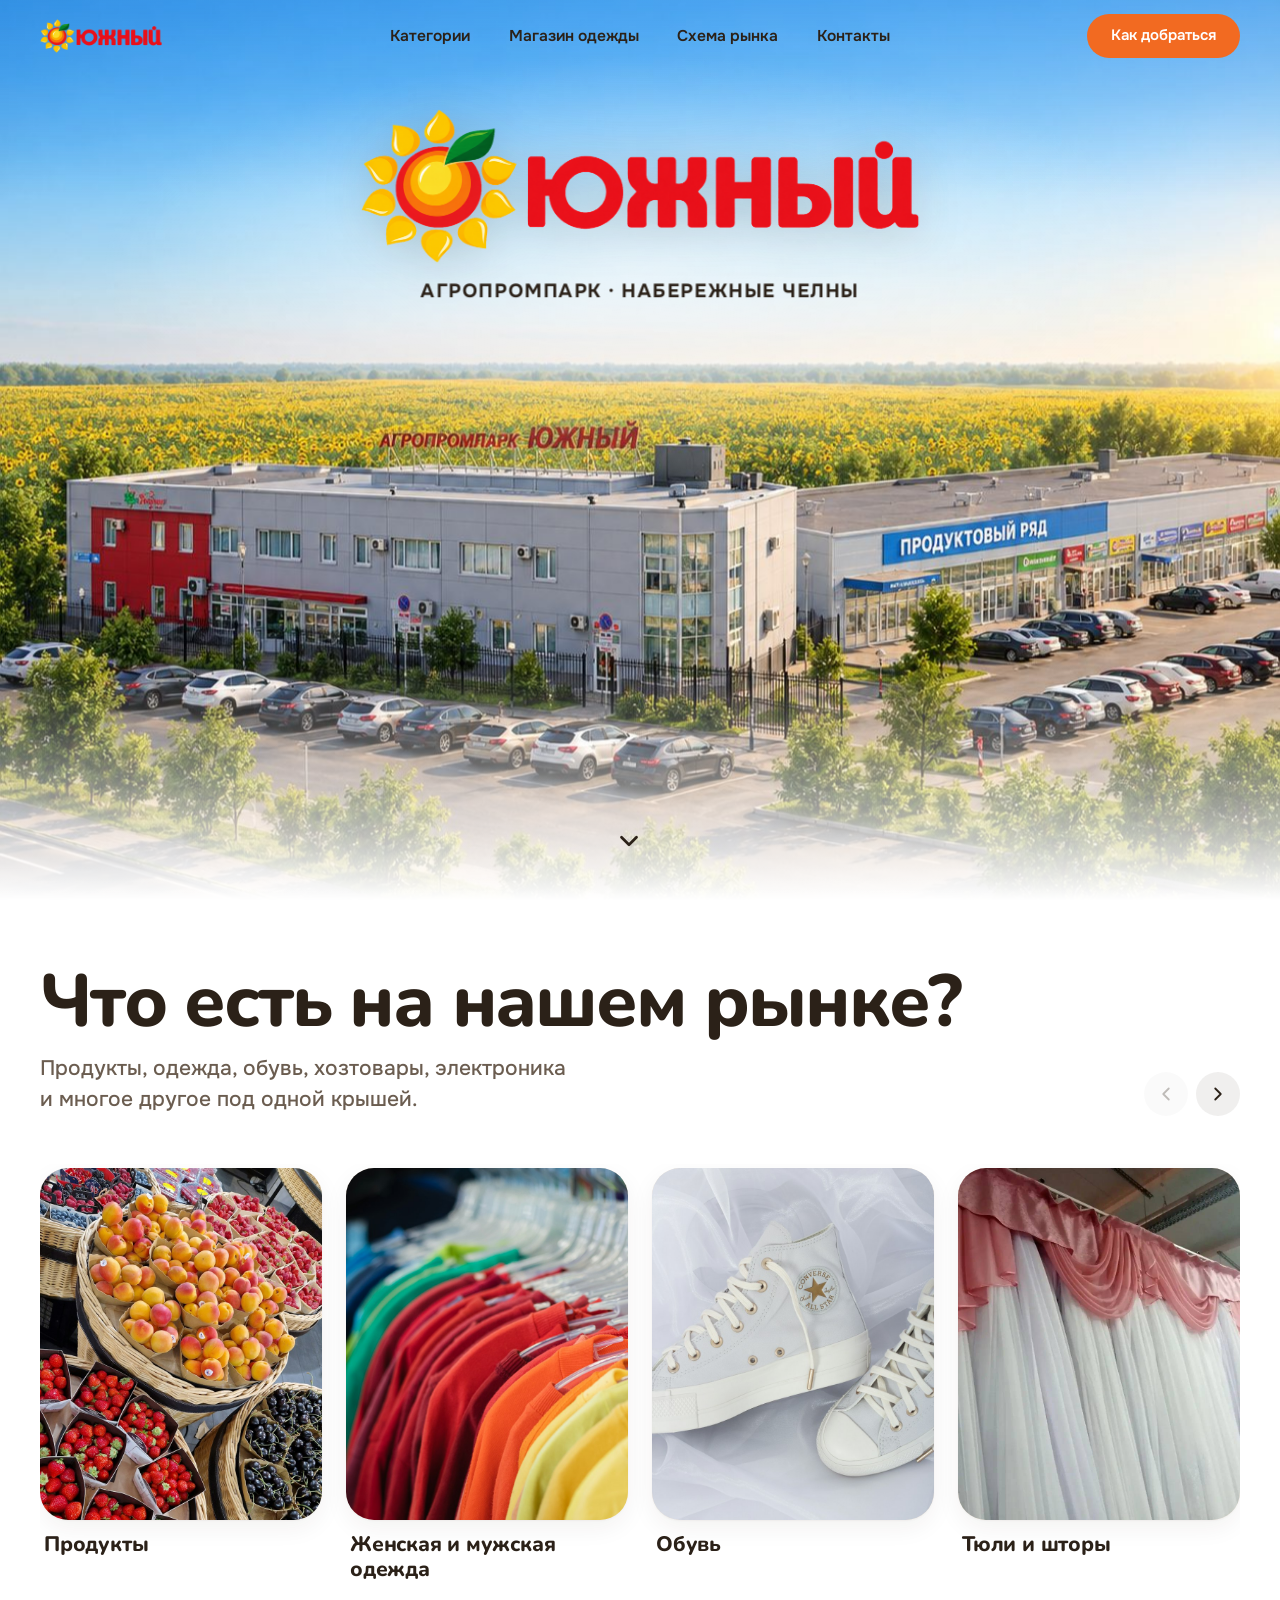
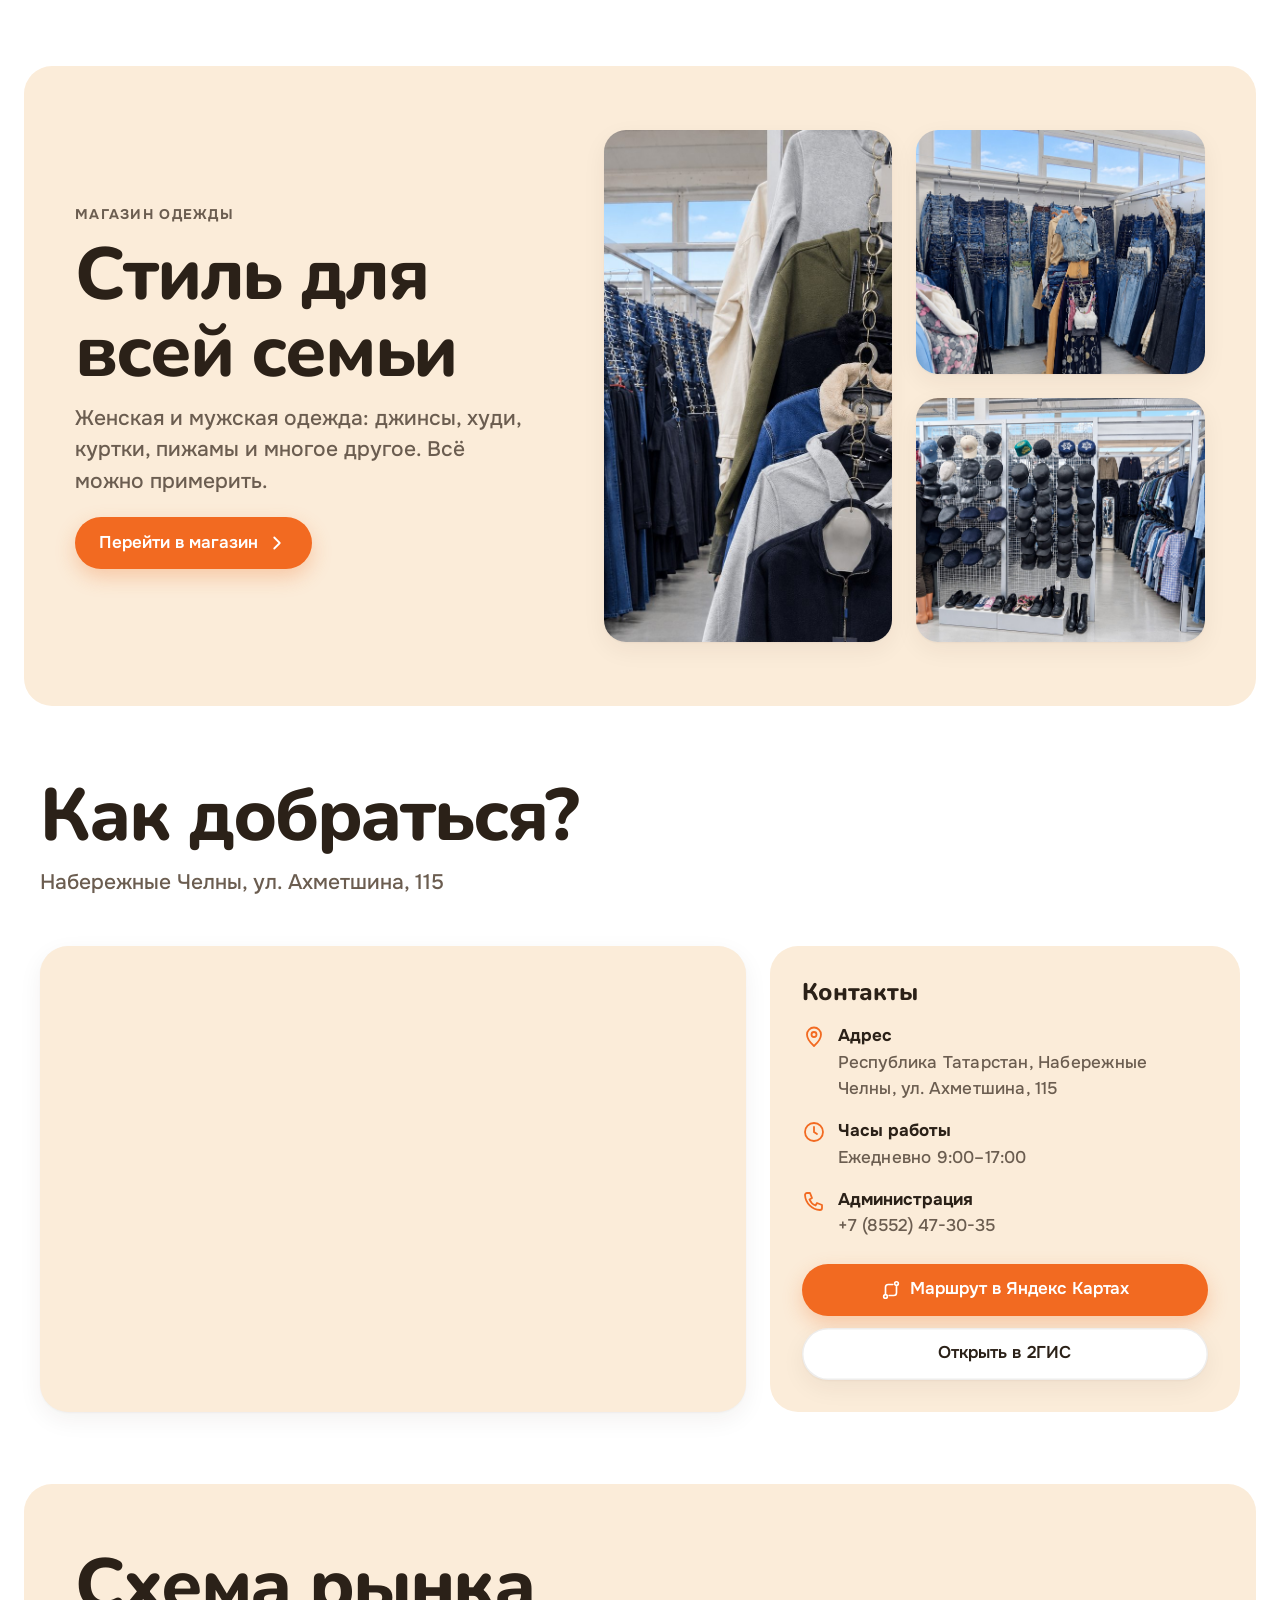
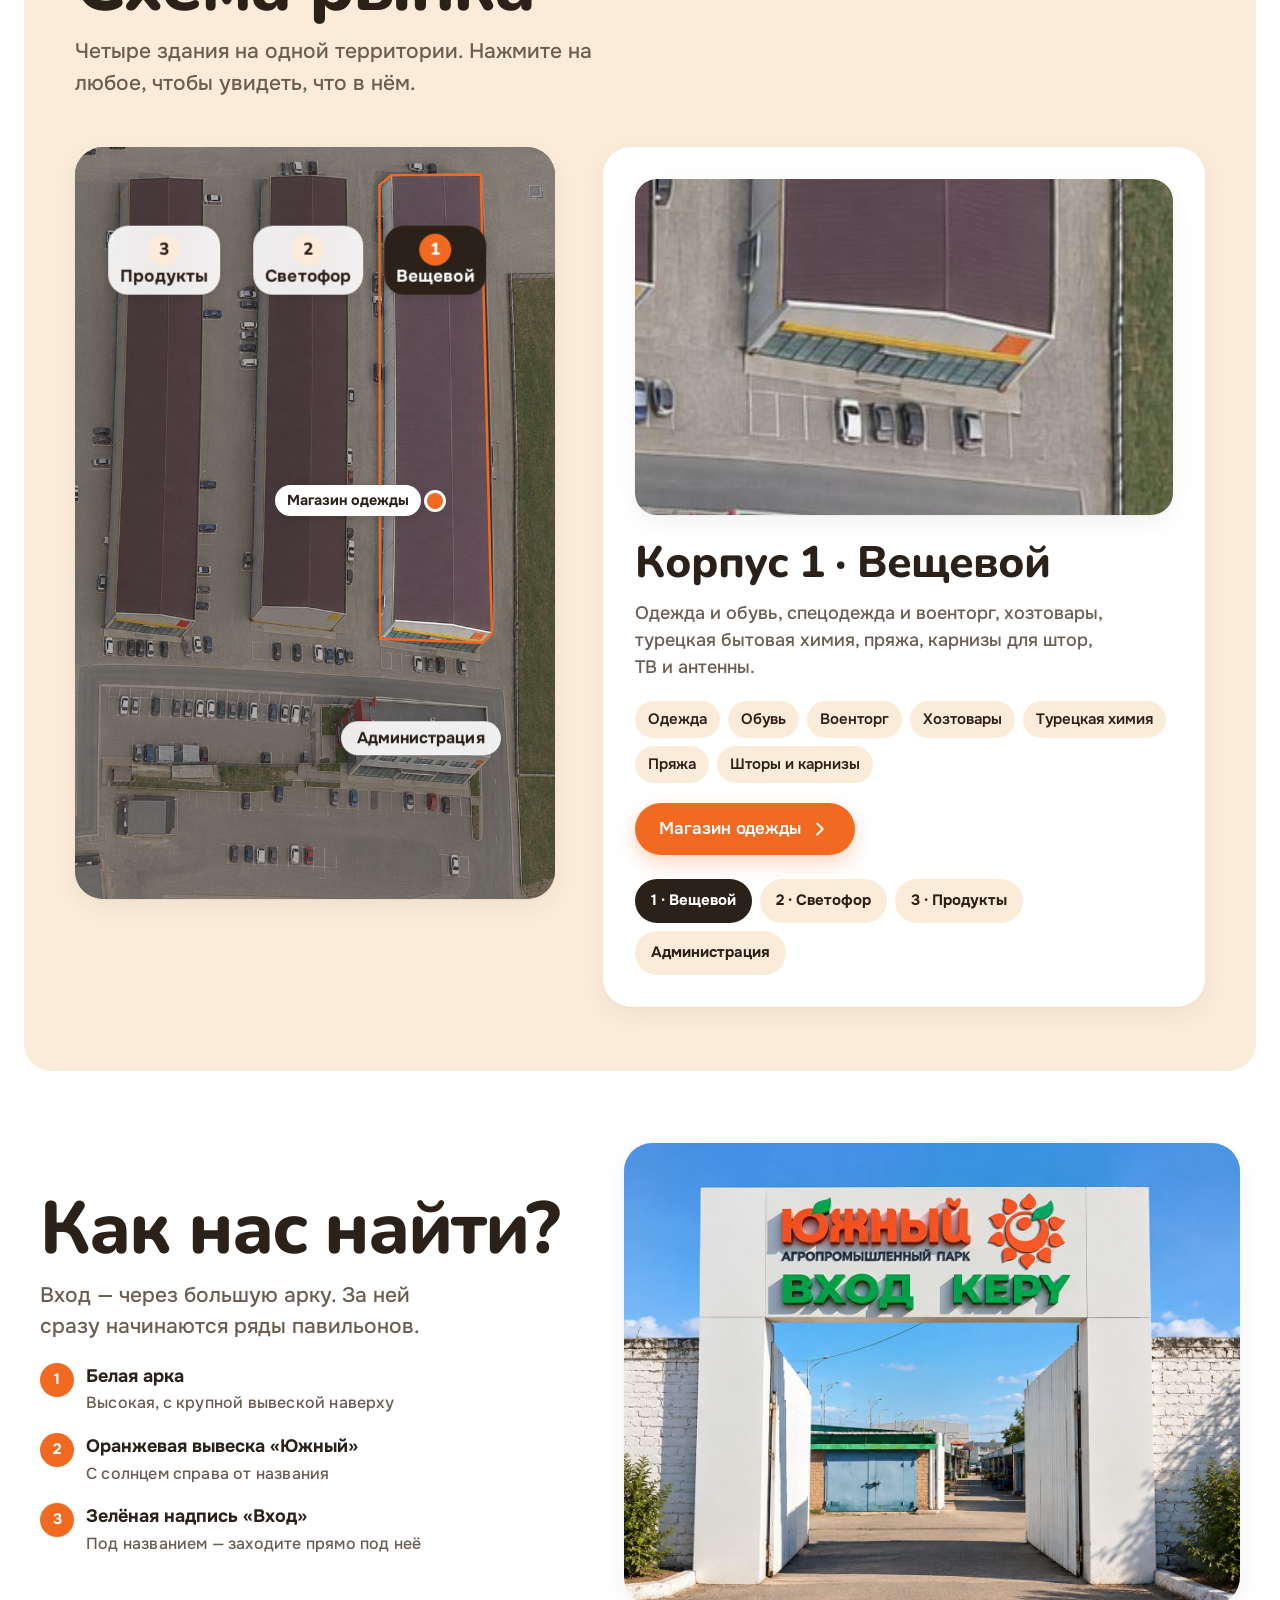
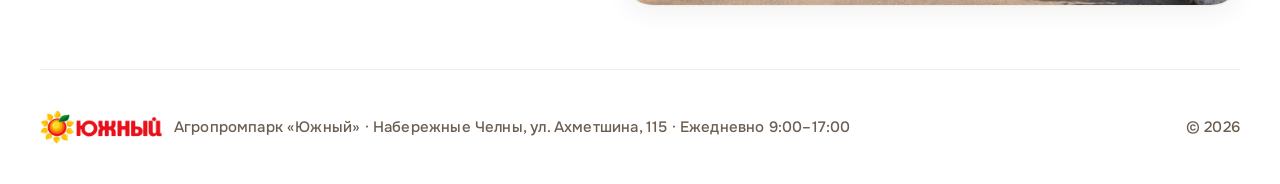
==== index.html @ 8fb65fe2 "Фото-тур: номера шагов на чистом CSS, версии у CSS и JS против старого кэша Co-Authored-By: Claude O" ====
<!doctype html>
<html lang="ru">
<head>
  <meta charset="utf-8">
  <meta name="viewport" content="width=device-width, initial-scale=1, viewport-fit=cover">
  <title>Агропромпарк «Южный» — рынок в Набережных Челнах</title>
  <meta name="description" content="Агропромпарк «Южный» в Набережных Челнах: продукты, одежда, обувь, хозтовары, электроника и многое другое в одном месте. ул. Ахметшина, 115. Ежедневно 9:00–17:00.">
  <meta name="theme-color" content="#2c88df">
  <meta property="og:type" content="website">
  <meta property="og:locale" content="ru_RU">
  <meta property="og:title" content="Агропромпарк «Южный» — рынок в Набережных Челнах">
  <meta property="og:description" content="Всё для дома и семьи в одном месте. ул. Ахметшина, 115, ежедневно 9:00–17:00.">
  <meta property="og:image" content="assets/img/hero.jpg">
  <link rel="icon" href="assets/img/favicon.png" type="image/png">
  <link rel="apple-touch-icon" href="assets/img/favicon.png">
  <link rel="preconnect" href="https://fonts.googleapis.com">
  <link rel="preconnect" href="https://fonts.gstatic.com" crossorigin>
  <link rel="stylesheet" href="https://fonts.googleapis.com/css2?family=Nunito:wght@700;800&family=Onest:wght@400;500;600;700&display=swap">
  <link rel="preload" as="image" href="assets/img/hero.jpg">
  <link rel="stylesheet" href="assets/css/style.css?v=7">
  <script type="application/ld+json">
  {
    "@context": "https://schema.org",
    "@type": "ShoppingCenter",
    "name": "Агропромпарк «Южный»",
    "image": "assets/img/hero.jpg",
    "telephone": "+7 (8552) 47-30-35",
    "address": {
      "@type": "PostalAddress",
      "streetAddress": "ул. Ахметшина, 115",
      "addressLocality": "Набережные Челны",
      "addressRegion": "Республика Татарстан",
      "postalCode": "423812",
      "addressCountry": "RU"
    },
    "openingHours": "Mo-Su 09:00-17:00"
  }
  </script>
</head>
<body>

<svg xmlns="http://www.w3.org/2000/svg" style="display:none">
  <symbol id="i-menu" viewBox="0 0 24 24"><path d="M4 7h16M4 12h16M4 17h16" fill="none" stroke="currentColor" stroke-width="2" stroke-linecap="round"/></symbol>
  <symbol id="i-close" viewBox="0 0 24 24"><path d="M6 6l12 12M18 6L6 18" fill="none" stroke="currentColor" stroke-width="2" stroke-linecap="round"/></symbol>
  <symbol id="i-phone" viewBox="0 0 24 24"><path d="M5 4h3l2 5-2.5 1.5a11 11 0 0 0 6 6L15 14l5 2v3a2 2 0 0 1-2 2A16 16 0 0 1 3 6a2 2 0 0 1 2-2" fill="none" stroke="currentColor" stroke-width="1.8" stroke-linejoin="round"/></symbol>
  <symbol id="i-chev-r" viewBox="0 0 24 24"><path d="M9 6l6 6-6 6" fill="none" stroke="currentColor" stroke-width="2" stroke-linecap="round" stroke-linejoin="round"/></symbol>
  <symbol id="i-chev-l" viewBox="0 0 24 24"><path d="M15 6l-6 6 6 6" fill="none" stroke="currentColor" stroke-width="2" stroke-linecap="round" stroke-linejoin="round"/></symbol>
  <symbol id="i-chev-d" viewBox="0 0 24 24"><path d="M6 9l6 6 6-6" fill="none" stroke="currentColor" stroke-width="2.2" stroke-linecap="round" stroke-linejoin="round"/></symbol>
  <symbol id="i-clock" viewBox="0 0 24 24"><g fill="none" stroke="currentColor" stroke-width="1.8" stroke-linecap="round"><circle cx="12" cy="12" r="9"/><path d="M12 7v5l3 2"/></g></symbol>
  <symbol id="i-car" viewBox="0 0 24 24"><path d="M3 17v-4l2-5a2 2 0 0 1 1.9-1.4h10.2A2 2 0 0 1 19 8l2 5v4a1 1 0 0 1-1 1h-1a1 1 0 0 1-1-1v-1H6v1a1 1 0 0 1-1 1H4a1 1 0 0 1-1-1zM3 13h18M7 15.5h.01M17 15.5h.01" fill="none" stroke="currentColor" stroke-width="1.8" stroke-linecap="round" stroke-linejoin="round"/></symbol>
  <symbol id="i-pin" viewBox="0 0 24 24"><g fill="none" stroke="currentColor" stroke-width="1.8"><path d="M12 21s-7-6.2-7-11.5A7 7 0 0 1 19 9.5C19 14.8 12 21 12 21z" stroke-linejoin="round"/><circle cx="12" cy="9.5" r="2.5"/></g></symbol>
  <symbol id="i-route" viewBox="0 0 24 24"><path d="M6 21a2 2 0 1 0 0-4 2 2 0 0 0 0 4zM18 7a2 2 0 1 0 0-4 2 2 0 0 0 0 4zM6 17V9a3 3 0 0 1 3-3h5M18 7v8a3 3 0 0 1-3 3h-5" fill="none" stroke="currentColor" stroke-width="1.8" stroke-linecap="round"/></symbol>
  <symbol id="i-sparkle" viewBox="0 0 24 24"><path d="M12 3l1.8 5.2L19 10l-5.2 1.8L12 17l-1.8-5.2L5 10l5.2-1.8zM19 16l.8 2.2L22 19l-2.2.8L19 22l-.8-2.2L16 19l2.2-.8z" fill="currentColor"/></symbol>
</svg>

<header class="header" data-hero>
  <div class="container header__inner">
    <button class="icon-btn icon-btn--glass header__burger" type="button" data-menu-open aria-expanded="false" aria-controls="menu" aria-label="Открыть меню">
      <svg><use href="#i-menu"/></svg>
    </button>
    <a class="header__logo" href="index.html" aria-label="Агропромпарк «Южный», на главную">
      <img class="logo" src="assets/img/logo.png" alt="" width="1200" height="335">
    </a>
    <nav class="header__nav" aria-label="Основное меню">
      <a href="#kategorii">Категории</a>
      <a href="magazin.html">Магазин одежды</a>
      <a href="#shema">Схема рынка</a>
      <a href="#kontakty">Контакты</a>
    </nav>
    <div class="header__right">
      <a class="header__cta" href="#kak-dobratsya">Как добраться</a>
      <a class="icon-btn icon-btn--glass header__phone" href="tel:+78552473035" aria-label="Позвонить: +7 (8552) 47-30-35">
        <svg><use href="#i-phone"/></svg><span class="header__phone-text">47-30-35</span>
      </a>
    </div>
  </div>
</header>

<div class="menu" id="menu" role="dialog" aria-modal="true" aria-label="Меню" aria-hidden="true" inert>
  <div class="menu__top">
    <button class="icon-btn menu__close" type="button" data-menu-close aria-label="Закрыть меню"><svg><use href="#i-close"/></svg></button>
  </div>
  <div class="menu__body">
    <div class="menu__logo"><img class="logo" src="assets/img/logo.png" alt="" width="1200" height="335"></div>
    <ul class="menu__list">
      <li><a href="#kategorii">Категории <svg><use href="#i-chev-r"/></svg></a></li>
      <li><a href="magazin.html">Магазин одежды <svg><use href="#i-chev-r"/></svg></a></li>
      <li><a href="#kak-dobratsya">Как добраться <svg><use href="#i-chev-r"/></svg></a></li>
      <li><a href="#shema">Схема рынка <svg><use href="#i-chev-r"/></svg></a></li>
      <li><a href="#kontakty">Контакты <svg><use href="#i-chev-r"/></svg></a></li>
    </ul>
  </div>
  <div class="menu__foot">
    <span>Ежедневно 9:00–17:00 · ул. Ахметшина, 115</span>
    <a class="btn btn--primary" href="tel:+78552473035"><svg><use href="#i-phone"/></svg>+7 (8552) 47-30-35</a>
  </div>
</div>

<main>
  <section class="hero" aria-label="Агропромпарк «Южный»">
    <img class="hero__img" src="assets/img/hero.jpg" alt="Здание агропромпарка «Южный» и продуктовый ряд на фоне поля подсолнухов" width="1254" height="1254" fetchpriority="high">
    <div class="hero__brand">
      <h1 class="visually-hidden">Агропромпарк «Южный» — рынок в Набережных Челнах</h1>
      <img class="logo" src="assets/img/logo.png" alt="" width="1200" height="335">
      <p class="hero__tag">Агропромпарк · Набережные Челны</p>
    </div>
    <a class="hero__scroll" href="#kategorii" aria-label="Листать вниз"><svg><use href="#i-chev-d"/></svg></a>
  </section>

  <section class="section tone-white" id="kategorii">
    <div class="container carousel-head reveal">
      <div>
        <h2 class="display">Что есть на нашем рынке?</h2>
        <p class="lead">Продукты, одежда, обувь, хозтовары, электроника и многое другое под одной крышей.</p>
      </div>
      <div class="carousel-nav" aria-hidden="true">
        <button class="carousel-nav__btn" type="button" data-carousel-prev tabindex="-1" aria-label="Назад"><svg><use href="#i-chev-l"/></svg></button>
        <button class="carousel-nav__btn" type="button" data-carousel-next tabindex="-1" aria-label="Вперёд"><svg><use href="#i-chev-r"/></svg></button>
      </div>
    </div>
    <div class="carousel reveal" data-carousel>
      <ul class="carousel__track" role="list">
        <li class="ccard"><div class="ccard__media"><img src="assets/img/cat/produkty.jpg" alt="Корзины со свежими персиками, клубникой и черникой" loading="lazy" width="800" height="1000"></div><h3 class="ccard__name">Продукты</h3></li>
        <li class="ccard"><div class="ccard__media"><img src="assets/img/cat/odezhda.jpg" alt="Цветные футболки на вешалках" loading="lazy" width="800" height="1000"></div><h3 class="ccard__name">Женская и мужская одежда</h3></li>
        <li class="ccard"><div class="ccard__media"><img src="assets/img/cat/obuv.jpg" alt="Светлые кеды" loading="lazy" width="800" height="1000"></div><h3 class="ccard__name">Обувь</h3></li>
        <li class="ccard"><div class="ccard__media"><img src="assets/img/cat/tyuli.jpg" alt="Белый тюль с розовыми ламбрекенами" loading="lazy" width="800" height="1000"></div><h3 class="ccard__name">Тюли и шторы</h3></li>
        <li class="ccard"><div class="ccard__media"><img src="assets/img/cat/hoztovary.jpg" alt="Посуда: тарелки, миски и стакан" loading="lazy" width="800" height="1000"></div><h3 class="ccard__name">Хозтовары и бытовая химия</h3></li>
        <li class="ccard"><div class="ccard__media"><img src="assets/img/cat/elektro.jpg" alt="Светодиодная лампа на жёлтом фоне" loading="lazy" width="800" height="1000"></div><h3 class="ccard__name">Электроника</h3></li>
        <li class="ccard"><div class="ccard__media"><img src="assets/img/cat/instrumenty.jpg" alt="Отвёртки и стамески на стене" loading="lazy" width="800" height="1000"></div><h3 class="ccard__name">Инструменты</h3></li>
        <li class="ccard"><div class="ccard__media"><img src="assets/img/cat/voentorg.jpg" alt="Зелёная камуфляжная ткань" loading="lazy" width="800" height="1000"></div><h3 class="ccard__name">Военторг</h3></li>
        <li class="ccard"><div class="ccard__media"><img src="assets/img/cat/turetskoe.jpg" alt="Разноцветные флаконы бытовой химии" loading="lazy" width="800" height="1000"></div><h3 class="ccard__name">Турецкая бытовая химия</h3></li>
        <li class="ccard"><div class="ccard__media"><img src="assets/img/cat/kombikorm.jpg" alt="Куры у кормушки с гранулами комбикорма" loading="lazy" width="800" height="1000"></div><h3 class="ccard__name">Комбикорм</h3></li>
      </ul>
    </div>
  </section>

  <section class="section tone-warm">
    <div class="container">
      <a class="store-tile reveal" href="magazin.html">
        <div class="store-tile__text">
          <p class="kicker">Магазин одежды</p>
          <h2 class="display">Стиль для всей семьи</h2>
          <p class="lead">Женская и мужская одежда: джинсы, худи, куртки, пижамы и многое другое. Всё можно примерить.</p>
          <span class="btn btn--primary store-tile__cta store-tile__cta--text">Перейти в магазин <svg><use href="#i-chev-r"/></svg></span>
        </div>
        <div class="store-tile__collage" aria-hidden="true">
          <img class="c1" src="assets/img/store/hoodies-new.jpg" alt="" loading="lazy" width="1400" height="1051">
          <img class="c2" aria-hidden="true" src="assets/img/store/jeans-new.jpg" alt="" loading="lazy" width="1400" height="1051">
          <img class="c3" aria-hidden="true" src="assets/img/store/caps.jpg" alt="" loading="lazy" width="1400" height="1051">
        </div>
        <span class="btn btn--primary store-tile__cta store-tile__cta--photo" aria-hidden="true">Перейти в магазин <svg><use href="#i-chev-r"/></svg></span>
      </a>
    </div>
  </section>

  <section class="section tone-white" id="kak-dobratsya">
    <div class="container">
      <div class="section__head reveal">
        <h2 class="display">Как добраться?</h2>
        <p class="lead">Набережные Челны, ул. Ахметшина, 115</p>
      </div>
      <div class="route reveal">
        <div class="map">
          <iframe src="https://yandex.ru/map-widget/v1/org/agroprompark_yuzhny/1775293851/" title="Агропромпарк «Южный» на Яндекс Картах" loading="lazy" allowfullscreen></iframe>
        </div>
        <div class="panel" id="kontakty">
          <h3 class="subtitle">Контакты</h3>
          <div class="panel__row"><svg><use href="#i-pin"/></svg><div><b>Адрес</b><span>Республика Татарстан, Набережные Челны, ул. Ахметшина, 115</span></div></div>
          <div class="panel__row"><svg><use href="#i-clock"/></svg><div><b>Часы работы</b><span>Ежедневно 9:00–17:00</span></div></div>
          <div class="panel__row"><svg><use href="#i-phone"/></svg><div><b>Администрация</b><a href="tel:+78552473035">+7 (8552) 47-30-35</a></div></div>
          <div class="panel__actions">
            <a class="btn btn--primary" href="https://yandex.ru/maps/org/agroprompark_yuzhny/1775293851/" target="_blank" rel="noopener"><svg><use href="#i-route"/></svg>Маршрут в Яндекс Картах</a>
            <a class="btn btn--ghost" href="https://2gis.ru/nabchelny/firm/4081915443560633" target="_blank" rel="noopener">Открыть в 2ГИС</a>
          </div>
        </div>
      </div>
    </div>
  </section>

  <section class="section tone-warm" id="shema">
    <div class="container">
      <div class="section__head reveal">
        <h2 class="display">Схема рынка</h2>
        <p class="lead">Четыре здания на одной территории. Нажмите на любое, чтобы увидеть, что в нём.</p>
      </div>

      <div class="plan reveal" data-plan>
        <div class="plan__map">
          <div class="plan__canvas">
            <img class="plan__img" src="assets/img/plan.jpg" alt="Вид сверху на территорию рынка: три длинных корпуса и здание администрации" width="730" height="1144" loading="lazy">
            <svg class="plan__svg" viewBox="0 0 730 1144" aria-hidden="true" focusable="false">
              <defs>
                <mask id="plan-mask" maskUnits="userSpaceOnUse" x="0" y="0" width="730" height="1144">
                  <rect width="730" height="1144" fill="#fff"/>
                  <polygon class="plan__cut" points="0,0 0,0 0,0" fill="#000"/>
                </mask>
              </defs>
              <rect class="plan__dim" width="730" height="1144" mask="url(#plan-mask)"/>
              <polygon data-id="c3" points="66,58 84,46 195,49 182,722 162,746 42,738"/>
              <polygon data-id="c2" points="281,52 298,44 413,47 412,711 396,735 266,720"/>
              <polygon data-id="c1" points="463,58 481,43 617,42 634,739 619,754 464,748"/>
              <polygon data-id="adm" points="434,839 458,836 627,850 631,927 603,968 416,958 399,911 424,858"/>
            </svg>
            <span class="plan__pin" aria-hidden="true"><i></i><b>Магазин одежды</b></span>
            <button class="plan__chip" type="button" data-id="c3" style="left:18.6%;top:15%" aria-label="Корпус 3, продукты"><em>3</em><span>Продукты</span></button>
            <button class="plan__chip" type="button" data-id="c2" style="left:48.6%;top:15%" aria-label="Корпус 2, Светофор"><em>2</em><span>Светофор</span></button>
            <button class="plan__chip" type="button" data-id="c1" style="left:75%;top:15%" aria-label="Корпус 1, вещевой"><em>1</em><span>Вещевой</span></button>
            <button class="plan__chip plan__chip--wide" type="button" data-id="adm" style="left:72%;top:78.6%" aria-label="Администрация"><span>Администрация</span></button>
          </div>
        </div>

        <aside class="plan-card" data-plan-card aria-live="polite">
          <span class="plan-card__handle" aria-hidden="true"></span>
          <button class="plan-card__close" type="button" aria-label="Закрыть"><svg><use href="#i-close"/></svg></button>

          <div class="plan-card__empty">
            <h3 class="subtitle">Выберите здание</h3>
            <p class="lead">Нажмите на здание на схеме или выберите из списка.</p>
            <ul class="plan-list">
              <li><button type="button" data-id="c1"><em>1</em><span><b>Вещевой</b> · Торговый центр</span></button></li>
              <li><button type="button" data-id="c2"><em>2</em><span><b>Светофор</b></span></button></li>
              <li><button type="button" data-id="c3"><em>3</em><span><b>Продуктовая галерея</b></span></button></li>
              <li><button type="button" data-id="adm"><em>A</em><span><b>Администрация</b></span></button></li>
            </ul>
          </div>

          <div class="plan-card__body" hidden>
            <div class="plan-card__photo" role="img" aria-label=""></div>
            <div class="plan-card__text">
              <h3 class="title"></h3>
              <p class="lead"></p>
              <ul class="plan-tags"></ul>
              <a class="btn btn--primary plan-card__action" href="magazin.html" hidden>Магазин одежды <svg><use href="#i-chev-r"/></svg></a>
            </div>
            <div class="plan-switch" role="group" aria-label="Выбрать здание">
              <button type="button" data-id="c1">1 · Вещевой</button>
              <button type="button" data-id="c2">2 · Светофор</button>
              <button type="button" data-id="c3">3 · Продукты</button>
              <button type="button" data-id="adm">Администрация</button>
            </div>
          </div>
        </aside>
      </div>
    </div>
  </section>

  <section class="section tone-white" id="vhod">
    <div class="container entrance-sec">
      <div class="entrance-sec__media reveal">
        <img src="assets/img/entrance.jpg" alt="Белая арка у входа в агропромпарк «Южный»: оранжевая вывеска с солнцем и зелёная надпись «Вход»" loading="lazy" width="1400" height="1050">
      </div>
      <div class="entrance-sec__text reveal">
        <h2 class="display">Как нас найти?</h2>
        <p class="lead">Вход — через большую арку. За ней сразу начинаются ряды павильонов.</p>
        <ol class="steps">
          <li><div><b>Белая арка</b><span>Высокая, с крупной вывеской наверху</span></div></li>
          <li><div><b>Оранжевая вывеска «Южный»</b><span>С солнцем справа от названия</span></div></li>
          <li><div><b>Зелёная надпись «Вход»</b><span>Под названием — заходите прямо под неё</span></div></li>
        </ol>
      </div>
    </div>
  </section>
</main>

<footer class="footer tone-bg">
  <div class="container footer__inner">
    <img class="logo" src="assets/img/logo.png" alt="" width="1200" height="335">
    <p>Агропромпарк «Южный» · Набережные Челны, ул. Ахметшина, 115 · Ежедневно 9:00–17:00</p>
    <p>© 2026</p>
  </div>
</footer>

<script src="assets/js/app.js?v=7" defer></script>
</body>
</html>
---- assets/css/style.css ----
/* ==========================================================================
   Агропромпарк «Южный» — стили
   Палитра взята из логотипа: небо, подсолнух, апельсин, фирменный красный.
   ========================================================================== */

:root {
  color-scheme: light;

  --bg: #fbecd9;
  --bg-rgb: 251, 236, 217;
  --warm: #fbecd9;
  --surface: #ffffff;
  --surface-sun: #fbecd9;
  --ink: #2b2118;
  --text: #2b2118;
  --text-2: #6b5d50;
  --line: rgba(43, 33, 24, 0.08);

  --sun: #ffc629;
  --orange: #f26a21;
  --orange-press: #e05a12;
  --orange-text: #c2500f; /* оранжевый для мелкого текста: контраст на молочном ≥ 4.5:1 */
  --red: #e3141e;
  --green: #2e9e3a;

  --radius-l: 28px;
  --radius-m: 22px;
  --radius-s: 14px;
  --shadow-soft: 0 1px 2px rgba(43, 33, 24, 0.04), 0 8px 24px rgba(43, 33, 24, 0.06);
  --shadow-lift: 0 2px 4px rgba(43, 33, 24, 0.05), 0 18px 40px rgba(43, 33, 24, 0.1);

  --gutter: clamp(16px, 4vw, 40px);
  --max: 1240px;
  --header-h: 64px;

  /* Критически задемпфированная «пружина» для CSS-переходов (без перелёта) */
  --ease-spring: cubic-bezier(0.22, 1, 0.36, 1);
  --ease-out: cubic-bezier(0.25, 0.8, 0.25, 1);

  --font-head: "Nunito", system-ui, -apple-system, "Segoe UI", Roboto, sans-serif;
  --font-body: "Onest", system-ui, -apple-system, "Segoe UI", Roboto, sans-serif;
  font-family: var(--font-body);
  font-size: 100%;
  line-height: 1.55;
}

/* ПРАВИЛА ОТСТУПОВ (сетка 8 px, на телефоне / от 760 / от 1200):
   боковое поле страницы  --gutter     плавно от 16 (телефон) до 40 (широкий экран)
   вертикаль секции       --section-pad 40 / 56 / 64   (у лёгких блоков --section-pad-tight 24 / 32 / 40)
   заголовок -> содержимое --head-gap   24 / 32 / 48
   между карточками       --gap         12 / 16 / 24
   между колонками        --gap-lg      24 / 32 / 48
   внутри панели          --panel-pad   24 / 32 / 32
   под шапкой страницы    --stack       24 / 32 / 32
   Любые новые отступы берутся только из этих переменных и шкалы --s1…--s8. */
/* ---------- Шкала отступов: база 4 px. Все отступы на сайте берутся только отсюда ---------- */
:root {
  --s1: 4px; --s2: 8px; --s3: 12px; --s4: 16px; --s5: 24px; --s6: 32px; --s7: 48px; --s8: 64px;
  --gap: 12px;               /* между карточками одной сетки */
  --gap-lg: 24px;            /* между колонками крупных блоков */
  --section-pad: 40px;       /* вертикальный отступ секции (между секциями получается вдвое больше) */
  --section-pad-tight: 24px;
  --head-gap: 24px;          /* от заголовка секции до её содержимого */
  --panel-pad: 24px;         /* внутри панелей */
  --pad-xl: 32px;            /* внутри крупных плашек: призыв, «скоро» */
  --card-pad: 12px;          /* внутри карточек */
  --stack: 24px;             /* отступ под шапкой страницы / под фото перед следующим блоком */
}
@media (min-width: 760px) {
  :root { --gap: 16px; --gap-lg: 32px; --section-pad: 56px; --section-pad-tight: 32px; --head-gap: 32px; --panel-pad: 32px; --pad-xl: 48px; --card-pad: 16px; --stack: 32px; }
}
@media (min-width: 1200px) {
  :root { --gap: 24px; --gap-lg: 48px; --section-pad: 64px; --section-pad-tight: 40px; --head-gap: 48px; --pad-xl: 64px; }
}

*,
*::before,
*::after { box-sizing: border-box; }

html { -webkit-text-size-adjust: 100%; scroll-behavior: smooth; }
@media (prefers-reduced-motion: reduce) { html { scroll-behavior: auto; } }

body {
  margin: 0;
  background: var(--bg);
  color: var(--text);
  font-weight: 500;
  font-size: 1.0625rem;
  -webkit-font-smoothing: antialiased;
  font-optical-sizing: auto;
  text-rendering: optimizeLegibility;
  -webkit-tap-highlight-color: transparent;
  overflow-x: hidden;
}

img { display: block; max-width: 100%; }
a { color: inherit; text-decoration: none; }
button { font: inherit; color: inherit; border: 0; background: none; cursor: pointer; padding: 0; }
:focus-visible { outline: 3px solid var(--orange); outline-offset: 3px; border-radius: 10px; }

.visually-hidden {
  position: absolute; width: 1px; height: 1px; overflow: hidden;
  clip: rect(0 0 0 0); white-space: nowrap;
}

.container { width: min(100% - var(--gutter) * 2, var(--max)); margin-inline: auto; }
@media (min-width: 1700px) { :root { --max: 1360px; } }

/* ---------- Типографика: трекинг и интерлиньяж зависят от размера ---------- */

.display {
  font-size: clamp(2.35rem, 6.4vw, 4.6rem);
  line-height: 1.04;
  letter-spacing: -0.03em;
  font-family: var(--font-head);
  font-weight: 800;
  color: var(--ink);
  margin: 0;
  text-wrap: balance;
}
.title {
  font-size: clamp(1.75rem, 4vw, 2.75rem);
  line-height: 1.1;
  letter-spacing: -0.022em;
  font-family: var(--font-head);
  font-weight: 800;
  color: var(--ink);
  margin: 0;
  text-wrap: balance;
}
.subtitle {
  font-size: clamp(1.25rem, 2.2vw, 1.5rem);
  line-height: 1.2;
  letter-spacing: -0.012em;
  font-family: var(--font-head);
  font-weight: 800;
  color: var(--ink);
  margin: 0;
}
.lead {
  font-size: clamp(1.125rem, 1.7vw, 1.3125rem);
  line-height: 1.5;
  color: var(--text-2);
  margin: 0;
  max-width: 38ch;
  text-wrap: pretty;
}
.eyebrow {
  font-size: 0.9375rem;
  font-weight: 700;
  color: var(--text-2);
  letter-spacing: 0.005em;
  margin: 0 0 var(--s2);
}

.section { padding-block: var(--section-pad); }
.section--tight { padding-block: var(--section-pad-tight); }
.section__head { display: grid; gap: var(--s3); margin-bottom: var(--head-gap); }

/* ---------- Кнопки: отклик на нажатие мгновенный, на pointer-down ---------- */

.btn {
  display: inline-flex; align-items: center; justify-content: center; gap: var(--s2);
  min-height: 52px; padding: 0 var(--s5);
  border-radius: 999px;
  font-weight: 600; font-size: 1.0625rem; letter-spacing: -0.005em;
  transition: transform 100ms var(--ease-out), background-color 200ms, box-shadow 200ms;
  user-select: none; -webkit-user-select: none;
}
.btn:active { transform: scale(0.97); }
.btn svg { width: 22px; height: 22px; flex: none; }
.btn--primary { background: var(--orange); color: #fff; box-shadow: 0 8px 20px rgba(242, 106, 33, 0.28); }
.btn--primary:hover { background: var(--orange-press); }
.btn--dark { background: var(--ink); color: #fff; box-shadow: 0 8px 20px rgba(43, 33, 24, 0.22); }
.btn--dark:hover { background: #3d2f23; }
.btn--ghost { background: var(--surface); color: var(--ink); box-shadow: inset 0 0 0 1.5px var(--line), var(--shadow-soft); }
.btn--ghost:hover { box-shadow: inset 0 0 0 1.5px rgba(43, 33, 24, 0.18), var(--shadow-soft); }

.link-more {
  display: inline-flex; align-items: center; gap: 4px;
  color: var(--orange-text); font-weight: 700;
}
.link-more svg { width: 18px; height: 18px; transition: transform 250ms var(--ease-spring); }
a:hover .link-more svg, .link-more:hover svg { transform: translateX(3px); }

/* ---------- Логотип ---------- */

.logo { display: block; height: 40px; width: auto; }

/* ---------- Шапка: полупрозрачный материал, контент прокручивается под ней ---------- */

.header {
  position: fixed; inset: 0 0 auto; z-index: 50;
  height: var(--header-h);
}
.header__inner {
  height: 100%;
  display: grid; grid-template-columns: 1fr auto 1fr; align-items: center; gap: var(--s4);
}
.header__logo { justify-self: center; transition: opacity 300ms var(--ease-out), transform 300ms var(--ease-spring); }
.header__logo .logo { height: 34px; }
.header[data-hero] .header__logo { opacity: 0; transform: translateY(-6px); pointer-events: none; }
.header[data-hero].is-solid .header__logo { opacity: 1; transform: none; pointer-events: auto; }
.header__nav { display: none; }
.header__right { justify-self: end; display: flex; align-items: center; gap: var(--s2); }

.icon-btn {
  width: 44px; height: 44px; border-radius: 50%;
  display: grid; place-items: center;
  color: var(--ink);
  transition: transform 100ms var(--ease-out), background-color 200ms;
}
.icon-btn:active { transform: scale(0.92); }
.icon-btn svg { width: 24px; height: 24px; }
.icon-btn--glass {
  background: rgba(255, 255, 255, 0.55);
  backdrop-filter: blur(16px) saturate(170%);
  -webkit-backdrop-filter: blur(16px) saturate(170%);
  box-shadow: inset 0 1px 0 rgba(255, 255, 255, 0.6), 0 4px 14px rgba(43, 33, 24, 0.12);
}
.header.is-solid .icon-btn--glass { background: rgba(43, 33, 24, 0.05); box-shadow: none; }

@media (min-width: 900px) {
  :root { --header-h: 72px; }
  .header__inner { grid-template-columns: 1fr auto 1fr; }
  .header__logo { justify-self: start; order: -1; }
  .header__burger { display: none; }
  /* Просто текст, без плашек: подсветка — только цветом и тонкой линией */
  .header__nav { display: flex; justify-content: center; gap: clamp(20px, 3vw, 40px); }
  .header__nav a {
    position: relative;
    padding: 8px 0;
    font-weight: 600; font-size: 0.975rem; color: var(--ink);
    transition: color 200ms, opacity 200ms;
  }
  .header__nav a::after {
    content: ""; position: absolute; left: 0; right: 0; bottom: 2px; height: 2px; border-radius: 2px;
    background: currentColor;
    transform: scaleX(0); transform-origin: 50% 50%;
    transition: transform 350ms var(--ease-spring);
  }
  .header__nav a:hover::after, .header__nav a[aria-current="page"]::after { transform: scaleX(1); }
  .header__nav a:active { opacity: 0.6; }
  .header__nav a[aria-current="page"] { color: var(--orange-text); }
  .header__phone-text { display: inline; }
}
.header__phone { gap: 8px; font-weight: 700; color: var(--ink); }
.header__phone-text { display: none; }
@media (min-width: 900px) {
  .header__phone { display: none; }
}

/* ---------- Меню: матовое стекло, появляется от кнопки ---------- */

.menu {
  position: fixed; inset: 0; z-index: 60;
  display: grid; grid-template-rows: auto 1fr auto;
  padding: max(16px, env(safe-area-inset-top)) var(--gutter) max(24px, env(safe-area-inset-bottom));
  background: rgba(var(--bg-rgb), 0.78);
  backdrop-filter: blur(0) saturate(100%);
  -webkit-backdrop-filter: blur(0) saturate(100%);
  opacity: 0; visibility: hidden;
  transform: scale(0.97);
  transform-origin: var(--menu-origin, 32px 32px);
  transition: opacity 280ms var(--ease-out), transform 420ms var(--ease-spring),
    backdrop-filter 420ms var(--ease-out), -webkit-backdrop-filter 420ms var(--ease-out), visibility 0s linear 420ms;
}
.menu.is-open {
  opacity: 1; visibility: visible; transform: none;
  backdrop-filter: blur(30px) saturate(180%);
  -webkit-backdrop-filter: blur(30px) saturate(180%);
  transition: opacity 280ms var(--ease-out), transform 420ms var(--ease-spring),
    backdrop-filter 420ms var(--ease-out), -webkit-backdrop-filter 420ms var(--ease-out), visibility 0s;
}
/* Пока открыто меню, страница «отступает» назад и приглушается — фокус на задаче */
main, .footer { transition: transform 520ms var(--ease-spring), opacity 320ms var(--ease-out); transform-origin: 50% 0; }
.menu-open main, .menu-open .footer { transform: scale(0.965); opacity: 0.55; }
.menu__top { display: flex; justify-content: flex-end; }
.menu__close { background: var(--surface); box-shadow: var(--shadow-soft); }
.menu__body { align-self: center; display: grid; gap: var(--s5); justify-items: center; }
.menu__logo .logo { height: 54px; }
.menu__list { list-style: none; margin: 0; padding: 0; display: grid; gap: var(--s3); width: min(100%, 440px); }
.menu__list a {
  display: flex; align-items: center; justify-content: space-between;
  min-height: 64px; padding: 0 22px;
  background: rgba(255, 255, 255, 0.8);
  border-radius: 999px;
  font-size: 1.375rem; font-weight: 700; letter-spacing: -0.015em; color: var(--ink);
  box-shadow: var(--shadow-soft);
  opacity: 0; transform: translateY(14px);
  transition: opacity 300ms var(--ease-out), transform 500ms var(--ease-spring), background-color 200ms;
}
.menu__list a:active { transform: scale(0.97); }
.menu__list a svg { width: 22px; height: 22px; color: var(--text-2); }
.menu.is-open .menu__list a { opacity: 1; transform: none; }
.menu.is-open .menu__list li:nth-child(1) a { transition-delay: 40ms; }
.menu.is-open .menu__list li:nth-child(2) a { transition-delay: 80ms; }
.menu.is-open .menu__list li:nth-child(3) a { transition-delay: 120ms; }
.menu.is-open .menu__list li:nth-child(4) a { transition-delay: 160ms; }
.menu.is-open .menu__list li:nth-child(5) a { transition-delay: 200ms; }
.menu__foot { display: grid; gap: var(--s3); justify-items: center; text-align: center; color: var(--text-2); font-size: 0.9375rem; }

/* ---------- Главный экран ---------- */

.hero {
  position: relative;
  height: 100svh; min-height: 560px; max-height: 1100px;
  overflow: hidden;
  background: linear-gradient(#2c88df, #54aff8 40%, #bfe3f9);
}
.hero__img {
  position: absolute; inset: 0;
  width: 100%; height: 100%;
  object-fit: cover;
  object-position: 26% 57%;
  transform-origin: 50% 100%;
  will-change: transform;
}
@media (min-aspect-ratio: 1/1) { .hero__img { object-position: 50% 57%; } }
/* Мягкая дымка: небо растворяется вокруг логотипа, низ — в фон страницы */
.hero::before {
  content: ""; position: absolute; inset: 0; z-index: 1; pointer-events: none;
  background:
    radial-gradient(60% 34% at 50% 30%, rgba(255, 255, 255, 0.55), transparent 70%),
    linear-gradient(to bottom, rgba(44, 136, 223, 0.35), transparent 22%);
}
.hero::after {
  content: ""; position: absolute; inset: auto 0 0; height: 26%; z-index: 1; pointer-events: none;
  background: linear-gradient(to bottom, rgba(var(--bg-rgb), 0), var(--bg));
}
.hero__brand {
  position: absolute; z-index: 2; left: 50%; top: 23%;
  width: min(80vw, 560px);
  transform: translate(-50%, -50%);
  text-align: center;
  will-change: transform, opacity;
}
.hero__brand .logo { width: 100%; height: auto; filter: drop-shadow(0 6px 22px rgba(43, 33, 24, 0.18)); }
.hero__tag {
  text-wrap: balance;
  margin: var(--s3) 0 0;
  font-weight: 700; font-size: clamp(0.95rem, 1.8vw, 1.2rem);
  letter-spacing: 0.08em; text-transform: uppercase;
  color: var(--ink);
}
.hero__scroll {
  position: absolute; z-index: 2; left: 50%; bottom: max(22px, env(safe-area-inset-bottom));
  translate: -50% 0;
  width: 52px; height: 52px;
  color: var(--ink);
  animation: nudge 2.6s var(--ease-out) infinite;
}
.hero__scroll svg { width: 30px; height: 30px; }
@keyframes nudge { 0%, 60%, 100% { transform: translateY(0); } 30% { transform: translateY(6px); } }


/* ---------- Полоса «главное» сразу под первым экраном ---------- */

.strip { padding: var(--s1) 0 var(--s5); }
.strip__inner {
  display: flex; flex-wrap: wrap; justify-content: center; align-items: center;
  gap: var(--s3) var(--s5);
  width: fit-content; max-width: calc(100% - var(--gutter) * 2);
  padding: var(--s3) var(--s5);
  background: var(--surface);
  border-radius: 999px;
  box-shadow: var(--shadow-soft);
  font-weight: 600; font-size: 1.0625rem; color: var(--ink);
}
.strip__item { display: inline-flex; align-items: center; gap: var(--s2); white-space: nowrap; }
.strip__item svg { width: 22px; height: 22px; color: var(--orange); }
@media (max-width: 759px) {
  .strip__inner { flex-direction: column; align-items: flex-start; gap: var(--s3); border-radius: var(--radius-m); padding: var(--s4) var(--s5); }
}

/* ---------- Карусель категорий: нативная прокрутка с инерцией и доводкой ---------- */

.carousel-head { display: flex; align-items: flex-end; justify-content: space-between; gap: var(--s5); margin-bottom: var(--head-gap); }
.carousel-head .lead { margin-top: var(--s3); }
.carousel-nav { display: none; gap: var(--s2); flex: none; }
@media (hover: hover) and (min-width: 760px) { .carousel-nav { display: flex; } }
.carousel-nav__btn {
  width: 44px; height: 44px; border-radius: 50%;
  display: grid; place-items: center;
  background: rgba(43, 33, 24, 0.07); color: var(--ink);
  transition: transform 100ms var(--ease-out), background-color 200ms, opacity 250ms;
}
.carousel-nav__btn:hover { background: rgba(43, 33, 24, 0.12); }
.carousel-nav__btn:active { transform: scale(0.92); }
.carousel-nav__btn:disabled { opacity: 0.3; cursor: default; }
.carousel-nav__btn svg { width: 22px; height: 22px; }

.carousel {
  /* Первая карточка выровнена по сетке страницы, остальные уходят за край экрана */
  --inset: max(var(--gutter), calc((100vw - var(--max)) / 2));
}
.carousel__track {
  list-style: none; margin: 0;
  display: flex; gap: var(--gap);
  padding: var(--s1) var(--inset) var(--s3);
  overflow-x: auto; overscroll-behavior-x: contain;
  scroll-snap-type: x mandatory;
  scroll-padding-inline: var(--inset);
  scrollbar-width: none;
  -webkit-overflow-scrolling: touch;
}
.carousel__track::-webkit-scrollbar { display: none; }
.carousel__track.is-dragging { scroll-snap-type: none; cursor: grabbing; user-select: none; -webkit-user-select: none; }
.carousel__track.is-dragging img { pointer-events: none; }
.ccard { flex: none; width: clamp(220px, 64vw, 300px); scroll-snap-align: start; }
@media (min-width: 900px) {
  .carousel { width: min(100% - var(--gutter) * 2, var(--max)); margin-inline: auto; --inset: 0px; }
  .carousel__track { padding: var(--s1) 0 var(--s3); scroll-padding-inline: 0; }
  .ccard { width: calc((100% - 3 * var(--gap)) / 4); }
}
.ccard__media {
  aspect-ratio: 4 / 5;
  border-radius: var(--radius-l);
  overflow: hidden;
  background: var(--surface-sun);
  box-shadow: var(--shadow-soft);
}
.ccard__media img { width: 100%; height: 100%; object-fit: cover; transition: transform 800ms var(--ease-spring); }
@media (hover: hover) { .ccard:hover .ccard__media img { transform: scale(1.035); } }
.ccard__name {
  margin: var(--s3) var(--s1) 0;
  font-family: var(--font-head); font-weight: 800;
  font-size: 1.1875rem; letter-spacing: -0.01em; line-height: 1.2;
  color: var(--ink);
}

/* ---------- Блок магазина: крупно, по центру, одно действие ---------- */

.store-tile {
  display: grid; gap: var(--gap-lg); align-items: center;
  transition: transform 100ms var(--ease-out);
}
.store-tile:active { transform: scale(0.99); }
.store-tile__text { display: grid; justify-items: start; gap: var(--s3); }
.store-tile__text .eyebrow { margin: 0; color: var(--orange); font-weight: 700; }
.store-tile__text .lead { max-width: 32ch; }
.store-tile__text .btn { margin-top: var(--s2); }
.store-tile__collage {
  display: grid; grid-template-columns: 1fr 1fr; gap: var(--gap);
}
.store-tile__collage img {
  width: 100%; height: 100%; object-fit: cover;
  border-radius: var(--radius-m);
  box-shadow: var(--shadow-soft);
  transition: transform 800ms var(--ease-spring), box-shadow 300ms var(--ease-out);
}
.store-tile__collage .c1 { grid-column: 1 / -1; aspect-ratio: 16 / 10; }
.store-tile__collage .c2, .store-tile__collage .c3 { aspect-ratio: 1; }
.store-tile:hover .store-tile__collage img { box-shadow: var(--shadow-lift); }
.store-tile:hover .store-tile__collage .c1 { transform: scale(1.012); }
@media (min-width: 900px) {
  .store-tile { grid-template-columns: 1fr 1.25fr; }
  .store-tile__collage { grid-template-rows: 1fr 1fr; height: clamp(360px, 40vw, 520px); }
  .store-tile__collage .c1 { grid-column: 1; grid-row: 1 / 3; aspect-ratio: auto; }
  .store-tile__collage .c2, .store-tile__collage .c3 { aspect-ratio: auto; }
}

/* ---------- Как добраться ---------- */

.route { display: grid; gap: var(--gap); }
@media (min-width: 900px) { .route { grid-template-columns: 1.5fr 1fr; align-items: stretch; } }
.map {
  position: relative; min-height: 340px;
  border-radius: var(--radius-l); overflow: hidden;
  background: var(--surface-sun);
  box-shadow: var(--shadow-soft);
}
.map iframe { position: absolute; inset: 0; width: 100%; height: 100%; border: 0; }
.panel {
  display: grid; gap: var(--s4); align-content: start;
  padding: var(--panel-pad);
  background: var(--surface);
  border-radius: var(--radius-l);
  box-shadow: var(--shadow-soft);
}
.panel__row { display: flex; gap: var(--s3); }
.panel__row svg { width: 24px; height: 24px; color: var(--orange); flex: none; margin-top: 2px; }
.panel__row b { display: block; color: var(--ink); font-weight: 700; }
.panel__row span, .panel__row a { color: var(--text-2); }
.panel__row a:hover { color: var(--orange-text); }
.panel__actions { display: grid; gap: var(--s3); margin-top: var(--s2); }

/* ---------- Подвал ---------- */

.footer { padding: var(--s6) 0 calc(var(--s6) + env(safe-area-inset-bottom)); }
.footer__inner { display: grid; gap: var(--s4); align-items: center; }
.footer .logo { height: 34px; }
.footer p { margin: 0; color: var(--text-2); font-size: 0.9375rem; }
@media (min-width: 760px) { .footer__inner { grid-template-columns: auto 1fr auto; gap: 32px; } }

/* ==========================================================================
   Страница магазина
   ========================================================================== */

.page-top { padding-top: calc(var(--header-h) + var(--head-gap)); }
.crumbs { display: flex; flex-wrap: wrap; gap: var(--s2); font-size: 0.9rem; font-weight: 700; color: var(--text-2); margin-bottom: var(--s4); }
.crumbs a:hover { color: var(--orange-text); }

.store-hero { display: grid; gap: var(--s5); }
.store-hero__photo {
  position: relative;
  border-radius: var(--radius-l); overflow: hidden;
  aspect-ratio: 4 / 3;
  box-shadow: var(--shadow-soft);
}
@media (min-width: 760px) { .store-hero__photo { aspect-ratio: 21 / 9; } }
.store-hero__photo img { width: 100%; height: 100%; object-fit: cover; }

.perks { display: grid; gap: var(--gap); }
@media (min-width: 760px) { .perks { grid-template-columns: repeat(3, 1fr); } }
.perk {
  display: flex; gap: var(--s4); align-items: center;
  padding: var(--s4) var(--s5);
  background: var(--surface); border-radius: var(--radius-m);
  box-shadow: var(--shadow-soft);
}
@media (min-width: 760px) { .perk { display: grid; justify-items: start; padding: var(--s6); } }
.perk__icon {
  width: 54px; height: 54px; border-radius: 50%; flex: none;
  display: grid; place-items: center;
  background: var(--surface-sun); color: var(--orange);
}
.perk__icon svg { width: 28px; height: 28px; }
.perk b { display: block; color: var(--ink); font-weight: 700; font-size: 1.125rem; letter-spacing: -0.01em; }
.perk span { color: var(--text-2); font-size: 0.95rem; }

.find { display: grid; gap: var(--gap-lg); }
@media (min-width: 900px) { .find { grid-template-columns: 1fr 1.2fr; } }
.steps { list-style: none; margin: 0; padding: 0; display: grid; gap: var(--s4); counter-reset: step; }
.steps li { display: flex; gap: var(--s3); align-items: flex-start; counter-increment: step; }
.steps li::before {
  content: counter(step);
  flex: none; width: 34px; height: 34px; border-radius: 50%;
  display: grid; place-items: center;
  background: var(--orange); color: #fff; font-weight: 700; font-size: 0.95rem;
}
.steps b { display: block; color: var(--ink); font-weight: 700; }
.steps span { color: var(--text-2); font-size: 0.95rem; }
.find__photo { position: relative; border-radius: var(--radius-l); overflow: hidden; min-height: 280px; box-shadow: var(--shadow-soft); }
.find__photo img { position: absolute; inset: 0; width: 100%; height: 100%; object-fit: cover; }
.find__pin {
  position: absolute; left: 16px; top: 16px;
  padding: 8px 14px; border-radius: 999px;
  background: rgba(255, 255, 255, 0.88);
  backdrop-filter: blur(14px); -webkit-backdrop-filter: blur(14px);
  font-weight: 700; color: var(--ink); font-size: 0.95rem;
}

.ask {
  display: grid; gap: var(--s4); justify-items: center; text-align: center;
  padding: var(--pad-xl);
  background: var(--surface-sun);
  border-radius: var(--radius-l);
}
.ask__icon { width: 64px; height: 64px; border-radius: 50%; display: grid; place-items: center; background: #fff; color: var(--orange); box-shadow: var(--shadow-soft); }
.ask__icon svg { width: 30px; height: 30px; }
.ask .lead { max-width: 30ch; }
.ask__actions { display: flex; flex-wrap: wrap; gap: var(--s3); justify-content: center; }

/* Липкая кнопка WhatsApp на телефоне */
.dock {
  position: fixed; left: 0; right: 0; bottom: 0; z-index: 40;
  padding: var(--s3) var(--gutter) calc(var(--s3) + env(safe-area-inset-bottom));
  background: rgba(var(--bg-rgb), 0.75);
  backdrop-filter: blur(20px) saturate(180%);
  -webkit-backdrop-filter: blur(20px) saturate(180%);
  transition: transform 450ms var(--ease-spring), opacity 300ms var(--ease-out);
}
.dock::before {
  content: ""; position: absolute; inset: -18px 0 auto; height: 18px; pointer-events: none;
  background: linear-gradient(to top, rgba(var(--bg-rgb), 0.75), transparent);
}
.dock .btn { width: 100%; }
.dock.is-away { transform: translateY(110%); opacity: 0; }
.has-dock { padding-bottom: calc(84px + env(safe-area-inset-bottom)); }
@media (min-width: 900px) { .dock { display: none; } .has-dock { padding-bottom: 0; } }

/* ==========================================================================
   Просмотр фото: жесты, пружины, прерываемые анимации (управляется JS)
   ========================================================================== */

.lightbox { position: fixed; inset: 0; z-index: 80; visibility: hidden; touch-action: none; }
.lightbox.is-open { visibility: visible; }
.lightbox__scrim { position: absolute; inset: 0; background: rgb(12, 20, 36); opacity: 0; }
.lightbox__stage { position: absolute; inset: 0; display: grid; place-items: center; overflow: hidden; }
.lightbox__img {
  position: absolute; left: 0; top: 0;
  border-radius: 12px;
  transform-origin: 50% 50%;
  will-change: transform, opacity;
  user-select: none; -webkit-user-select: none; -webkit-user-drag: none;
}
.lightbox__ui {
  position: absolute; inset: 0; pointer-events: none;
  opacity: 0; transition: opacity 250ms var(--ease-out);
}
.lightbox.is-open .lightbox__ui.is-visible { opacity: 1; }
.lightbox__ui > * { pointer-events: auto; }
.lightbox__close, .lightbox__nav {
  position: absolute;
  width: 48px; height: 48px; border-radius: 50%;
  display: grid; place-items: center;
  color: #fff;
  background: rgba(255, 255, 255, 0.14);
  backdrop-filter: blur(16px); -webkit-backdrop-filter: blur(16px);
  transition: transform 100ms var(--ease-out), background-color 200ms;
}
.lightbox__close:active, .lightbox__nav:active { transform: scale(0.92); }
.lightbox__close:hover, .lightbox__nav:hover { background: rgba(255, 255, 255, 0.24); }
.lightbox__close { top: max(16px, env(safe-area-inset-top)); right: 16px; }
.lightbox__nav { top: 50%; margin-top: -24px; display: none; }
.lightbox__nav--prev { left: 20px; }
.lightbox__nav--next { right: 20px; }
@media (hover: hover) and (min-width: 760px) { .lightbox__nav { display: grid; } }
.lightbox__close svg, .lightbox__nav svg { width: 24px; height: 24px; }
.lightbox__caption {
  position: absolute; left: 50%; bottom: max(20px, env(safe-area-inset-bottom));
  translate: -50% 0;
  padding: 8px 16px; border-radius: 999px;
  background: rgba(255, 255, 255, 0.14);
  backdrop-filter: blur(16px); -webkit-backdrop-filter: blur(16px);
  color: #fff; font-weight: 700; font-size: 0.95rem; white-space: nowrap;
}

/* ---------- Появление при прокрутке ---------- */

/* Отдельное свойство translate — не мешает transform, которым сделан отклик на нажатие */
.js .reveal { opacity: 0; translate: 0 18px; transition: opacity 700ms var(--ease-out), translate 900ms var(--ease-spring), transform 100ms var(--ease-out), box-shadow 300ms var(--ease-out); }
.js .reveal.is-in { opacity: 1; translate: none; }

/* ---------- Доступность: меньше движения, меньше прозрачности, больше контраста ---------- */

@media (prefers-reduced-motion: reduce) {
  *, *::before, *::after { animation: none !important; }
  .js .reveal { translate: none; transition: opacity 300ms ease; }
  .menu, .menu__list a, .dock { transform: none !important; transition: opacity 200ms ease, visibility 0s !important; }
  main, .footer { transition: none; }
  .menu-open main, .menu-open .footer { transform: none; opacity: 0.4; }
  .ccard:hover .ccard__media img, .entrance-sec__media:hover img, .store-tile:hover .store-tile__collage .c1, .pcard:hover .pcard__photo img { transform: none; }
}
@media (prefers-reduced-transparency: reduce) {
  .header::before { background: var(--bg); backdrop-filter: none; -webkit-backdrop-filter: none; }
  .menu, .dock { background: var(--bg); backdrop-filter: none; -webkit-backdrop-filter: none; }
  .find__pin { background: #fff; backdrop-filter: none; -webkit-backdrop-filter: none; }
}
@media (prefers-contrast: more) {
  :root { --text-2: #4a3d31; --line: rgba(43, 33, 24, 0.3); }
  .header::before, .menu { background: var(--bg); }
  .pcard { box-shadow: 0 0 0 1px var(--line); }
}

/* Якорные переходы не прячутся под фиксированной шапкой */
[id] { scroll-margin-top: calc(var(--header-h) + 12px); }

/* Мелкий текст: трекинг чуть шире (так он читается лучше), крупный — уже (см. .display, .title) */
.eyebrow, .crumbs, .strip__item, .panel__row span, .perk span, .steps span, .footer p, .pcard__desc { letter-spacing: 0.012em; }

/* Зона нажатия ссылок меню больше видимой — попасть пальцем и мышью проще */
@media (min-width: 900px) { .header__nav a { padding: 14px 0; } .header__nav a::after { bottom: 8px; } }

/* Подсказка направления: следующая карточка карусели «тает» у края, значит — листается */
@media (max-width: 899px) {
  .carousel { -webkit-mask-image: linear-gradient(to right, #000 calc(100% - 28px), transparent); mask-image: linear-gradient(to right, #000 calc(100% - 28px), transparent); }
}

/* ---------- Как нас узнать: вход ---------- */

.entrance-sec { display: grid; gap: var(--gap-lg); align-items: center; }
.entrance-sec__text { order: -1; } /* всегда сначала текст, потом фото: на телефоне фото под заголовком */
@media (min-width: 900px) { .entrance-sec { grid-template-columns: 1fr 1.15fr; } }
.entrance-sec__media { border-radius: var(--radius-l); overflow: hidden; box-shadow: var(--shadow-soft); }
.entrance-sec__media img { width: 100%; height: auto; aspect-ratio: 4 / 3; object-fit: cover; transition: transform 900ms var(--ease-spring); }
@media (hover: hover) { .entrance-sec__media:hover img { transform: scale(1.02); } }
.entrance-sec__text { display: grid; gap: var(--s3); justify-items: start; }
.entrance-sec__text .eyebrow { margin: 0; color: var(--orange-text); font-weight: 700; }
.entrance-sec__text .lead { max-width: 30ch; }
.entrance-sec .steps { margin-top: var(--s2); gap: var(--s4); }
.entrance-sec .steps b { font-size: 1.125rem; }
.entrance-sec .steps span { font-size: 1rem; }

/* ==========================================================================
   Схема рынка: интерактивная карта (вид сверху) и карточка здания
   ========================================================================== */

.plan { display: grid; gap: var(--gap-lg); align-items: start; }
@media (min-width: 900px) { .plan { grid-template-columns: minmax(0, 480px) minmax(0, 1fr); } }

.plan__map { width: min(100%, 480px); margin-inline: auto; }
@media (min-width: 900px) { .plan__map { margin: 0; } }
.plan__canvas {
  position: relative;
  aspect-ratio: 730 / 1144;
  border-radius: var(--radius-l);
  overflow: hidden;
  background: #8b8f86;
  box-shadow: var(--shadow-soft);
  container-type: inline-size;
}
.plan__img, .plan__svg { position: absolute; inset: 0; width: 100%; height: 100%; display: block; }
.plan__img { object-fit: cover; }

/* Контуры зданий: невидимы, пока не выбраны. Выбранное обводится тонкой ровной линией, остальное приглушается */
.plan__svg polygon[data-id] {
  fill: transparent;
  stroke: transparent;
  stroke-width: 2;
  stroke-linejoin: round;
  vector-effect: non-scaling-stroke;
  transition: stroke 300ms var(--ease-out);
}
.plan__dim { fill: rgba(43, 33, 24, 0.34); opacity: 0; transition: opacity 400ms var(--ease-out); pointer-events: none; }
.plan.has-active .plan__dim { opacity: 1; }
.plan__svg polygon.is-hover { stroke: rgba(255, 255, 255, 0.95); }
.plan__svg polygon.is-active { stroke: var(--orange); stroke-width: 2.5; }

/* Подписи зданий */
.plan__chip {
  position: absolute; z-index: 2;
  translate: -50% -50%;
  display: inline-flex; align-items: center; gap: 6px;
  min-height: 34px;
  padding: 4px 11px 4px 5px;
  border-radius: 999px;
  background: rgba(255, 255, 255, 0.9);
  backdrop-filter: blur(12px) saturate(170%);
  -webkit-backdrop-filter: blur(12px) saturate(170%);
  box-shadow: 0 2px 10px rgba(43, 33, 24, 0.14);
  color: var(--ink);
  white-space: nowrap;
  transition: transform 100ms var(--ease-out), background-color 250ms, color 250ms, scale 350ms var(--ease-spring);
}
.plan__chip::before { content: ""; position: absolute; inset: -5px -4px; } /* зона нажатия больше видимой */
.plan__chip em {
  font-style: normal; font-family: var(--font-head); font-weight: 800;
  display: grid; place-items: center;
  width: 24px; height: 24px; border-radius: 50%;
  background: var(--bg); font-size: 0.8125rem; line-height: 1;
  transition: background-color 250ms;
}
.plan__chip span { font-weight: 600; font-size: clamp(0.66rem, 2.7cqw, 0.8125rem); line-height: 1; letter-spacing: 0.005em; }
.plan__chip--wide { padding: 4px 12px; }
.plan__chip:active { transform: scale(0.95); }
.plan__chip:hover { scale: 1.04; }
.plan__chip[aria-pressed="true"] { background: var(--ink); color: #fff; }
.plan__chip[aria-pressed="true"] em { background: var(--orange); color: #fff; }

.plan__tag {
  position: absolute; z-index: 1; translate: -50% -50%;
  padding: 5px 11px; border-radius: 999px;
  background: rgba(43, 33, 24, 0.55);
  backdrop-filter: blur(10px); -webkit-backdrop-filter: blur(10px);
  color: #fff; font-weight: 600; font-size: clamp(0.66rem, 2.4cqw, 0.8rem);
  pointer-events: none;
}

/* Метка магазина одежды (в корпусе 1) */
.plan__pin {
  position: absolute; z-index: 3; left: 75%; top: 47%;
  translate: -50% -50%;
  display: flex; align-items: center;
  pointer-events: none;
}
.plan__pin i {
  width: 14px; height: 14px; border-radius: 50%;
  background: var(--orange);
  box-shadow: 0 0 0 3px #fff, 0 2px 8px rgba(43, 33, 24, 0.35);
  animation: pin-pulse 2.6s var(--ease-out) infinite;
}
.plan__pin b {
  position: absolute; right: 22px; white-space: nowrap;
  padding: 4px 10px; border-radius: 999px;
  background: #fff; color: var(--ink);
  font-size: clamp(0.66rem, 2.5cqw, 0.75rem); font-weight: 600;
  box-shadow: 0 2px 10px rgba(43, 33, 24, 0.16);
}
@keyframes pin-pulse {
  0%, 100% { box-shadow: 0 0 0 3px #fff, 0 0 0 3px rgba(242, 106, 33, 0.5), 0 2px 8px rgba(43, 33, 24, 0.35); }
  60% { box-shadow: 0 0 0 3px #fff, 0 0 0 14px rgba(242, 106, 33, 0), 0 2px 8px rgba(43, 33, 24, 0.35); }
}

/* Карточка здания: на компьютере справа, на телефоне — шторка снизу */
.plan-card {
  position: relative;
  background: var(--surface);
  border-radius: var(--radius-l);
  box-shadow: var(--shadow-soft);
  padding: var(--panel-pad);
  min-height: 320px;
}
.plan-card__handle, .plan-card__close { display: none; }
.plan-card .lead { max-width: 34ch; margin-top: 8px; }
.plan-card__empty { display: grid; gap: 4px; }
.plan-list { list-style: none; margin: var(--s4) 0 0; padding: 0; display: grid; gap: 8px; }
.plan-list button {
  width: 100%; display: flex; align-items: center; gap: var(--s3); text-align: left;
  min-height: 56px; padding: 8px 16px 8px 10px; border-radius: 18px;
  background: var(--bg);
  transition: transform 100ms var(--ease-out), background-color 200ms;
}
.plan-list button:hover { background: var(--surface-sun); }
.plan-list button:active { transform: scale(0.98); }
.plan-list em {
  flex: none; width: 38px; height: 38px; border-radius: 12px;
  display: grid; place-items: center;
  background: #fff; color: var(--orange-text);
  font-style: normal; font-family: var(--font-head); font-weight: 800;
  box-shadow: var(--shadow-soft);
}
.plan-list b { color: var(--ink); font-weight: 700; }
.plan-list span { color: var(--text-2); }

.plan-card__photo {
  aspect-ratio: 16 / 10;
  border-radius: var(--radius-m);
  background-color: var(--surface-sun);
  background-repeat: no-repeat;
  background-image: var(--photo, none);
  background-size: var(--bg-w, cover);
  background-position: var(--bg-x, center) var(--bg-y, center);
  margin-bottom: var(--s4);
  box-shadow: var(--shadow-soft);
}
.plan-card__text { display: grid; gap: 4px; justify-items: start; }
.plan-card__text .eyebrow { margin: 0; color: var(--orange-text); font-weight: 700; }
.plan-tags { list-style: none; margin: var(--s4) 0 0; padding: 0; display: flex; flex-wrap: wrap; gap: 8px; }
.plan-tags li { padding: 7px 13px; border-radius: 999px; background: var(--bg); color: var(--ink); font-weight: 600; font-size: 0.9375rem; }
.plan-card__action { margin-top: var(--s4); }
.plan-card [hidden] { display: none !important; }

/* Шторка на телефоне */
@media (max-width: 899px) {
  .plan-card {
    position: fixed; left: 0; right: 0; bottom: 0; z-index: 70;
    max-height: min(46svh, 380px); overflow-y: auto; overscroll-behavior: contain;
    border-radius: 28px 28px 0 0;
    padding: var(--s3) var(--gutter) calc(var(--s5) + env(safe-area-inset-bottom));
    background: rgba(255, 255, 255, 0.9);
    backdrop-filter: blur(24px) saturate(180%);
    -webkit-backdrop-filter: blur(24px) saturate(180%);
    box-shadow: 0 -10px 40px rgba(43, 33, 24, 0.18);
    transform: translateY(105%);
    visibility: hidden;
    transition: transform 520ms var(--ease-spring), visibility 0s linear 520ms;
  }
  .plan-card.is-open { transform: none; visibility: visible; transition: transform 520ms var(--ease-spring), visibility 0s; }
  .plan-card.is-dragging { transition: none; }
  .plan-card__handle { display: block; width: 44px; height: 5px; border-radius: 3px; background: rgba(43, 33, 24, 0.22); margin: 0 auto var(--s3); touch-action: none; }
  .plan-card__close { display: grid; place-items: center; position: absolute; right: 12px; top: 12px; width: 40px; height: 40px; border-radius: 50%; background: rgba(43, 33, 24, 0.07); z-index: 1; }
  .plan-card__close svg { width: 20px; height: 20px; }
  .plan-card__empty { display: none; }
  .plan-card__photo { aspect-ratio: 2 / 1; margin-bottom: var(--s3); }
  .plan-card__text .lead { font-size: 1rem; }
  .plan-tags { margin-top: var(--s3); }
}
/* На компьютере пустое состояние показывается, пока здание не выбрано */
@media (min-width: 900px) {
  .plan-card__close { display: grid; place-items: center; position: absolute; right: 14px; top: 14px; width: 40px; height: 40px; border-radius: 50%; background: rgba(43, 33, 24, 0.07); }
  .plan-card__close svg { width: 20px; height: 20px; }
  .plan-card.has-selection .plan-card__empty { display: none; }
}

@media (prefers-reduced-motion: reduce) {
  .plan__pin i { animation: none; }
  .plan-card { transition: opacity 200ms ease, visibility 0s !important; }
}
@media (prefers-reduced-transparency: reduce) {
  .plan-card, .plan__chip, .plan__tag { background: #fff; backdrop-filter: none; -webkit-backdrop-filter: none; }
}


/* ---------- Карточки товара и разделов ---------- */

.pcards { --cols: 5; display: grid; grid-template-columns: repeat(2, 1fr); gap: var(--gap); }
@media (min-width: 900px) { .pcards { grid-template-columns: repeat(var(--cols), 1fr); } }

.pcard {
  display: flex; flex-direction: column;
  background: var(--surface);
  border-radius: var(--radius-m);
  box-shadow: var(--shadow-soft);
  overflow: hidden;
  transition: transform 100ms var(--ease-out), box-shadow 300ms var(--ease-out);
}
a.pcard:active { transform: scale(0.98); }
.pcard__photo {
  position: relative; display: block; width: 100%;
  aspect-ratio: 3 / 4; overflow: hidden;
  background: var(--surface-sun);
}
button.pcard__photo { cursor: zoom-in; }
.pcard__photo img { width: 100%; height: 100%; object-fit: cover; transition: transform 700ms var(--ease-spring); }
.pcard__photo--soon { display: grid; place-items: center; color: var(--orange-text); }
.pcard__photo--soon svg { width: 34%; height: auto; aspect-ratio: 1; }
@media (hover: hover) {
  .pcard:hover { box-shadow: var(--shadow-lift); }
  .pcard:hover .pcard__photo img { transform: scale(1.04); }
}

.pcard__body { display: flex; flex: 1; flex-direction: column; gap: var(--s3); padding: var(--card-pad); }
.pcard__text { display: grid; gap: var(--s1); padding: var(--s1) var(--s1) 0; }
.pcard__name { margin: 0; font-family: var(--font-head); font-weight: 800; font-size: 1.0625rem; line-height: 1.2; letter-spacing: -0.01em; color: var(--ink); }
.pcard__desc { margin: 0; font-size: 0.875rem; line-height: 1.35; color: var(--text-2); }

.pcard__btn {
  margin-top: auto;
  display: flex; align-items: center; justify-content: center; gap: var(--s2);
  min-height: 48px; padding: var(--s2);
  border-radius: 999px;
  background: var(--orange); color: #fff;
  font-weight: 600; font-size: 0.875rem; line-height: 1.15; text-align: center; text-wrap: balance;
  box-shadow: 0 6px 16px rgba(242, 106, 33, 0.25);
  transition: transform 100ms var(--ease-out), background-color 200ms;
}
.pcard__btn:hover { background: var(--orange-press); }
.pcard__btn:active { transform: scale(0.97); }
.pcard__btn svg { width: 20px; height: 20px; flex: none; }
.pcard__btn--ghost { background: var(--bg); color: var(--ink); box-shadow: none; }
a.pcard:hover .pcard__btn--ghost { background: var(--surface-sun); }

.note { margin: var(--s5) 0 0; color: var(--text-2); font-size: 0.9375rem; line-height: 1.5; max-width: 60ch; }

.soon {
  display: grid; gap: var(--s3); justify-items: center; text-align: center;
  padding: var(--pad-xl);
  background: var(--surface); border-radius: var(--radius-l); box-shadow: var(--shadow-soft);
}
.soon .lead { max-width: 34ch; margin: 0; }
.soon__icon { width: 64px; height: 64px; border-radius: 50%; display: grid; place-items: center; background: var(--surface-sun); color: var(--orange-text); }
.soon__icon svg { width: 30px; height: 30px; }

/* ==========================================================================
   Ревизия 2: заметное чередование фонов, шапка, крупные подписи,
   панель схемы, шторка, фото-тур
   ========================================================================== */

/* ---------- Шапка: плотное «стекло» с тонкой линией; справа — главное действие ---------- */
.header::before {
  content: ""; position: absolute; inset: 0; z-index: -1; pointer-events: none;
  background: rgba(255, 255, 255, 0.86);
  backdrop-filter: blur(20px) saturate(180%);
  -webkit-backdrop-filter: blur(20px) saturate(180%);
  box-shadow: 0 1px 0 rgba(43, 33, 24, 0.08), 0 8px 28px rgba(43, 33, 24, 0.07);
  -webkit-mask-image: none; mask-image: none;
  opacity: 0;
  transition: opacity 350ms var(--ease-out);
}
.header.is-solid::before, .header:not([data-hero])::before { opacity: 1; }
.header__cta { display: none; }
@media (min-width: 900px) {
  :root { --header-h: 72px; }
  .header__right { display: flex; }
  .header__phone { display: none; }
  .header__cta {
    display: inline-flex; align-items: center; min-height: 44px; padding: 0 var(--s5);
    border-radius: 999px; background: var(--orange); color: #fff;
    font-weight: 600; font-size: 0.9375rem; white-space: nowrap;
    transition: transform 100ms var(--ease-out), background-color 200ms;
  }
  .header__cta:hover { background: var(--orange-press); }
  .header__cta:active { transform: scale(0.96); }
}
@media (prefers-reduced-transparency: reduce) { .header::before { background: #fff; backdrop-filter: none; -webkit-backdrop-filter: none; } }
.menu.is-open .menu__list li:nth-child(6) a { transition-delay: 240ms; }

/* ---------- Заголовки страниц разделов: одна ссылка «назад», без крошек и мелкого текста ---------- */
.page-top { padding-top: calc(var(--header-h) + var(--stack)); }
.store-hero { gap: var(--s4); padding-bottom: var(--stack); }
.store-hero .lead { margin-top: var(--s3); }
.backlink {
  display: inline-flex; align-items: center; gap: var(--s1); justify-self: start;
  min-height: 44px; padding: 0 var(--s4) 0 var(--s2); margin-left: calc(var(--s2) * -1);
  border-radius: 999px; font-weight: 700; color: var(--text-2);
  transition: color 200ms, background-color 200ms;
}
.backlink:hover { color: var(--orange-text); background: rgba(43, 33, 24, 0.04); }
.backlink svg { width: 20px; height: 20px; }

/* ---------- Карточки: одна строка на кнопке, ровные отступы ---------- */
.pcard__body { gap: var(--s4); padding: var(--s4); }
.pcard__btn { white-space: nowrap; min-height: 48px; padding: var(--s2) var(--s4); font-size: 0.9375rem; }
.pcard__btn .short { display: none; }
@media (max-width: 520px) {
  .pcard__btn .long { display: none; }
  .pcard__btn .short { display: inline; }
  .pcard__body { padding: var(--s3); gap: var(--s3); }
  .pcard__name { font-size: 1rem; }
}

/* ---------- Крупные подписи: чтобы читали все, и пожилые тоже ---------- */
.ccard__name { font-size: 1.1875rem; line-height: 1.2; margin: var(--s3) var(--s1) 0; }
@media (min-width: 760px) { .ccard__name { font-size: 1.3125rem; } }

.plan__chip {
  flex-direction: column; gap: 2px;
  min-height: 0; padding: var(--s2) var(--s3) var(--s2);
  border-radius: 20px;
}
.plan__chip em { width: 32px; height: 32px; font-size: 1.0625rem; }
.plan__chip span { font-size: clamp(0.8125rem, 3.6cqw, 1.0625rem); font-weight: 700; line-height: 1.1; }
.plan__chip--wide { flex-direction: row; gap: var(--s2); padding: var(--s2) var(--s4); }
.plan__chip--wide span { font-size: clamp(0.8125rem, 3.4cqw, 1rem); }
.plan__pin b { font-size: clamp(0.8125rem, 3cqw, 0.9375rem); font-weight: 700; padding: var(--s1) var(--s3); }
.plan__pin i { width: 16px; height: 16px; }
.plan-list b { font-size: 1.0625rem; }
.plan-list button { min-height: 60px; }

/* ---------- Панель схемы на компьютере: всегда заполнена, одной высоты с картой ---------- */
.plan-switch { display: none; }
@media (min-width: 900px) {
  .plan { align-items: stretch; }
  .plan-card { position: relative; top: auto; min-height: 0; display: flex; flex-direction: column; }
  .plan-card__close { display: none !important; }
  .plan-card__body { display: flex; flex: 1; flex-direction: column; }
  .plan-card__photo { aspect-ratio: 16 / 10; margin-bottom: var(--s5); }
  .plan-card__text { flex: 1; align-content: start; }
  .plan-card__text .lead { font-size: 1.125rem; max-width: 40ch; }
  .plan-switch { display: flex; flex-wrap: wrap; gap: var(--s2); margin-top: auto; padding-top: var(--s5); }
  .plan-switch button {
    min-height: 44px; padding: 0 var(--s4); border-radius: 999px;
    background: var(--bg); font-weight: 700; font-size: 0.9375rem; color: var(--ink);
    transition: transform 100ms var(--ease-out), background-color 200ms, color 200ms;
  }
  .plan-switch button:hover { background: var(--surface-sun); }
  .plan-switch button:active { transform: scale(0.96); }
  .plan-switch button[aria-pressed="true"] { background: var(--ink); color: #fff; }
}

/* ---------- Шторка на телефоне: по высоте контента, целиком, с кнопкой ---------- */
@media (max-width: 899px) {
  .plan-card { max-height: min(72svh, 560px); }
  .plan-card__photo { aspect-ratio: 5 / 2; margin-bottom: var(--s3); }
  .plan-card__text .title { font-size: 1.5rem; }
  .plan-card__text .lead { font-size: 1rem; line-height: 1.45; }
  .plan-card__action { width: 100%; }
}

/* ---------- Фото-тур: как пройти от арки до магазина ---------- */
.find { align-items: start; }
@media (max-width: 899px) { .find > .tour { order: -1; } }
.steps--tour li {
  cursor: pointer; padding: var(--s2) var(--s3); margin-inline: calc(var(--s3) * -1);
  border-radius: 16px; transition: background-color 250ms var(--ease-out);
}
.steps--tour li:hover { background: rgba(43, 33, 24, 0.04); }
.steps--tour li.is-current { background: var(--surface-sun); }
.steps--tour li::before { transition: background-color 250ms; }
.steps--tour li.is-current::before { background: var(--ink); }

.tour { display: grid; gap: var(--s3); }
.tour__stage {
  position: relative; aspect-ratio: 3 / 2;
  border-radius: var(--radius-l); overflow: hidden;
  background: var(--surface-sun); box-shadow: var(--shadow-soft);
  touch-action: pan-y; -webkit-user-select: none; user-select: none; outline-offset: 3px;
  container-type: inline-size;
}
.tour__layer {
  position: absolute; inset: 0; opacity: 0; transform-origin: 0 0;
  transition: opacity 500ms var(--ease-out), transform 900ms var(--ease-spring);
  will-change: transform, opacity;
}
.tour__layer.is-on { opacity: 1; }
.tour__layer img { width: 100%; height: 100%; object-fit: cover; display: block; pointer-events: none; -webkit-user-drag: none; }
.tour__count {
  position: absolute; left: var(--s3); top: var(--s3); z-index: 3;
  padding: var(--s1) var(--s3); border-radius: 999px;
  background: rgba(255, 255, 255, 0.88); backdrop-filter: blur(12px); -webkit-backdrop-filter: blur(12px);
  font-weight: 700; font-size: 0.875rem; color: var(--ink);
}
.tour__spot {
  position: absolute; z-index: 2; width: 0; height: 0;
  opacity: 0; transition: opacity 300ms var(--ease-out); pointer-events: none;
}
.tour__spot.is-on { opacity: 1; }
.tour__spot i {
  position: absolute; left: -10px; top: -10px; width: 20px; height: 20px; border-radius: 50%;
  background: var(--orange);
  box-shadow: 0 0 0 4px #fff, 0 4px 14px rgba(43, 33, 24, 0.4);
  animation: pin-pulse 2.4s var(--ease-out) infinite;
}
.tour__spot b {
  position: absolute; left: 0; bottom: 22px; translate: -50% 0;
  padding: var(--s2) var(--s3); border-radius: 14px;
  background: #fff; color: var(--ink);
  font-weight: 700; font-size: 0.9375rem; line-height: 1.2; text-align: center;
  width: max-content; max-width: min(240px, 70cqw);
  box-shadow: 0 6px 18px rgba(43, 33, 24, 0.25);
}
.tour__bar { display: flex; align-items: center; gap: var(--s3); }
.tour__nav {
  flex: none; width: 48px; height: 48px; border-radius: 50%;
  display: grid; place-items: center; background: var(--surface); color: var(--ink);
  box-shadow: var(--shadow-soft);
  transition: transform 100ms var(--ease-out), opacity 200ms;
}
.tour__nav:active { transform: scale(0.92); }
.tour__nav:disabled { opacity: 0.35; cursor: default; }
.tour__nav svg { width: 22px; height: 22px; }
.tour__dots { flex: 1; display: flex; justify-content: center; gap: var(--s2); }
.tour__dot { position: relative; width: 8px; height: 8px; border-radius: 4px; background: rgba(43, 33, 24, 0.2); transition: width 300ms var(--ease-spring), background-color 200ms; }
.tour__dot::before { content: ""; position: absolute; inset: -14px -6px; }
.tour__dot.is-on { width: 24px; background: var(--orange); }
.tour__next {
  flex: none; min-height: 48px; padding: 0 var(--s5); border-radius: 999px;
  display: inline-flex; align-items: center; gap: var(--s2);
  background: var(--orange); color: #fff; font-weight: 600; font-size: 1rem;
  box-shadow: 0 6px 16px rgba(242, 106, 33, 0.25);
  transition: transform 100ms var(--ease-out), background-color 200ms;
}
.tour__next:hover { background: var(--orange-press); }
.tour__next:active { transform: scale(0.96); }
.tour__next svg { width: 20px; height: 20px; }
@media (prefers-reduced-motion: reduce) {
  .tour__layer { transition: opacity 200ms ease; }
  .tour__spot i { animation: none; }
}

/* Кнопка блока магазина: на телефоне под фото на всю ширину, на компьютере слева под текстом */
.store-tile__cta--photo { display: none; }
@media (max-width: 899px) {
  .store-tile__cta--text { display: none; }
  .store-tile__cta--photo { display: inline-flex; width: 100%; }
}

/* ---------- Появление первого экрана: фото «отъезжает», логотип и подпись всплывают по очереди ---------- */
@keyframes hero-settle { from { scale: 1.07; } to { scale: 1; } }
@keyframes hero-rise {
  from { opacity: 0; translate: 0 18px; scale: 0.94; }
  to { opacity: 1; translate: 0 0; scale: 1; }
}
@keyframes hero-fade { from { opacity: 0; translate: 0 10px; } to { opacity: 1; translate: 0 0; } }
.hero__img { animation: hero-settle 2200ms var(--ease-spring) both; }
.hero__brand .logo { animation: hero-rise 1200ms var(--ease-spring) 300ms both; }
.hero__tag { animation: hero-fade 900ms var(--ease-out) 800ms both; }
@media (prefers-reduced-motion: reduce) {
  .hero__img, .hero__brand .logo, .hero__tag { animation: none; }
}

/* ==========================================================================
   Ревизия 4: страница белая, блоки выделяются только цветом и скруглением.
   Карусель и заставка — как раньше.
   ========================================================================== */

body { background: #fff; }
.hero::after { background: linear-gradient(to bottom, rgba(255, 255, 255, 0), #fff); }
.section, .footer { background: none; }

/* Тёплые блоки — панели со скруглением; остальные секции лежат прямо на белом */
:root { --panel-x: clamp(16px, 4vw, 56px); }
.section.tone-warm {
  width: min(100% - var(--s4), calc(var(--max) + var(--panel-x) * 2));
  margin: var(--s2) auto;
  padding-inline: var(--panel-x);
  background: var(--warm);
  border-radius: var(--radius-l);
  overflow: clip;
}
@media (min-width: 760px) { .section.tone-warm { width: min(100% - var(--s7), calc(var(--max) + var(--panel-x) * 2)); } }
.tone-warm .container { width: 100%; }
/* Карточки на белом фоне получают мягкий тёплый тон, чтобы не сливаться */
.tone-white .perk, .tone-white .panel { background: var(--bg); box-shadow: none; }
.tone-white .pcard { box-shadow: 0 0 0 1px rgba(43, 33, 24, 0.06); }

/* Метка над заголовком блока магазина */
.kicker { margin: 0; font-size: 0.875rem; font-weight: 700; letter-spacing: 0.09em; text-transform: uppercase; color: var(--text-2); }

/* Длинные кнопки в контактах на телефоне — без переноса */
@media (max-width: 520px) { .panel__actions .btn { padding-inline: var(--s3); font-size: 0.9375rem; white-space: nowrap; } }

/* Телефон: цветные блоки — полосы во всю ширину экрана, без скруглений и боковых полей */
@media (max-width: 759px) {
  .section.tone-warm {
    width: 100%;
    margin: 0;
    border-radius: 0;
    padding-inline: var(--gutter);
  }
}

/* Телефон: цветные полосы с чётким краем — чище, чем размытый переход */
@media (max-width: 759px) {
  .section.tone-warm { padding-block: var(--section-pad); }
}

/* ---------- Подвал: одинаковый на всех страницах — белый, спокойный ---------- */
.footer.tone-bg {
  background: none;
  margin-top: 0;
  padding: var(--section-pad-tight) 0 calc(var(--section-pad-tight) + env(safe-area-inset-bottom));
}
.footer__inner { gap: var(--s3); }
.footer p { text-wrap: pretty; line-height: 1.5; }
/* Линия сверху — только если перед подвалом белый блок; после тёплой панели граница и так видна */
main:has(> .section.tone-white:last-child) + .footer .footer__inner {
  padding-top: var(--section-pad-tight);
  border-top: 1px solid var(--line);
}
main:has(> .section.tone-white:last-child) + .footer.tone-bg { padding-top: 0; }
/* Телефон: компактно и по центру, в одной оси с блоком над подвалом */
@media (max-width: 759px) {
  .footer__inner { justify-items: center; text-align: center; gap: var(--s2); }
  .footer .logo { height: 30px; margin-bottom: var(--s1); }
  .footer p { font-size: 0.875rem; max-width: 34ch; }
}

/* ==========================================================================
   Ревизия 5: один тёплый оттенок, перки без мини-блоков, «Есть ваш размер?» — панель
   ========================================================================== */

/* Перки: иконка над подписью, по центру — в одной оси с «Есть ваш размер?» ниже */
.perks--plain {
  grid-template-columns: repeat(3, 1fr); gap: var(--s3);
  margin-bottom: var(--head-gap); padding-bottom: var(--head-gap);
  border-bottom: 1px solid rgba(43, 33, 24, 0.1);
}
.perks--plain .perk {
  display: grid; justify-items: center; align-content: start; gap: var(--s2);
  text-align: center; background: none; box-shadow: none; padding: 0; border-radius: 0;
}
.perks--plain .perk__icon { background: #fff; box-shadow: var(--shadow-soft); }
.perks--plain .perk b { font-size: 0.9375rem; line-height: 1.25; }
.perks--plain .perk div > span { display: none; }
@media (min-width: 760px) {
  .perks--plain { gap: var(--gap-lg); }
  .perks--plain .perk { padding: 0; gap: var(--s3); }
  .perks--plain .perk b { font-size: 1.125rem; }
  .perks--plain .perk div > span { display: block; max-width: 26ch; margin-inline: auto; }
}
.tone-warm .perk__icon { background: #fff; }

/* «Есть ваш размер?» внутри тёплой панели: без собственного фона */
.tone-warm .ask { background: none; padding: 0; border-radius: 0; box-shadow: none; }
.tone-warm .ask__icon { background: #fff; box-shadow: var(--shadow-soft); }
.tone-warm .ask .btn--ghost { background: #fff; }

/* Активный шаг тура — белая «таблетка» на тёплой панели шагов */
.steps--tour li.is-current { background: #fff; box-shadow: var(--shadow-soft); }



/* ==========================================================================
   Ревизия 6: компактная шапка магазина, карточки разделов-витрины, крупнее мелкий текст, тур на телефоне
   ========================================================================== */

/* 1. Фото в шапке магазина на компьютере ниже — разделы видны с первого экрана */
@media (min-width: 760px) { .store-hero__photo { aspect-ratio: auto; height: clamp(240px, 24vw, 320px); } }

/* 2. Карточки разделов: фото на всю карточку, название на затемнении, круглая стрелка */
a.pcard { position: relative; isolation: isolate; }
a.pcard .pcard__photo { aspect-ratio: 3 / 4; }
a.pcard .pcard__photo::after {
  content: ""; position: absolute; inset: 0; pointer-events: none;
  background: linear-gradient(180deg, rgba(20, 14, 8, 0) 45%, rgba(20, 14, 8, 0.72) 100%);
}
a.pcard .pcard__body {
  position: absolute; inset: auto 0 0 0; z-index: 1;
  flex-direction: row; align-items: flex-end; justify-content: space-between; gap: var(--s2);
  padding: var(--s4);
}
a.pcard .pcard__text { padding: 0; }
a.pcard .pcard__name { color: #fff; font-size: 1.25rem; text-wrap: balance; }
a.pcard .pcard__desc { color: rgba(255, 255, 255, 0.85); font-size: 0.9375rem; }
.pcard__go {
  flex: none; width: 40px; height: 40px; border-radius: 50%;
  display: grid; place-items: center;
  background: #fff; color: var(--ink);
  transition: transform 300ms var(--ease-spring), background-color 200ms;
}
.pcard__go svg { width: 20px; height: 20px; }
@media (hover: hover) {
  a.pcard:hover .pcard__go { background: var(--orange); color: #fff; transform: translateX(2px); }
}
@media (max-width: 759px) {
  a.pcard .pcard__body { padding: var(--s3); }
  a.pcard .pcard__name { font-size: 1.0625rem; }
  a.pcard .pcard__desc { font-size: 0.9375rem; }
  .pcard__go { width: 32px; height: 32px; }
  .pcard__go svg { width: 16px; height: 16px; }
}

/* 3. Мелкий вторичный текст — не меньше 16 px */
.steps span, .pcard__desc, .perk span { font-size: 1rem; }

/* 4. Телефон: в туре виден только текущий шаг — список не повторяет фото-тур */
@media (max-width: 899px) {
  .steps--tour li:not(.is-current) { display: none; }
  .steps--tour li.is-current { margin-inline: 0; }
  /* Скрытые шаги не считаются CSS-счётчиком — номер задаём по позиции шага, без JS */
  .steps--tour li:nth-child(1)::before { content: "1"; }
  .steps--tour li:nth-child(2)::before { content: "2"; }
  .steps--tour li:nth-child(3)::before { content: "3"; }
  .steps--tour li:nth-child(4)::before { content: "4"; }
  .steps--tour li:nth-child(5)::before { content: "5"; }
  .steps--tour li:nth-child(6)::before { content: "6"; }
  .steps--tour li:nth-child(7)::before { content: "7"; }
  .steps--tour li:nth-child(8)::before { content: "8"; }
  .steps--tour li:nth-child(9)::before { content: "9"; }
  .steps--tour li:nth-child(10)::before { content: "10"; }
  .steps--tour li:nth-child(11)::before { content: "11"; }
  .steps--tour li:nth-child(12)::before { content: "12"; }
}
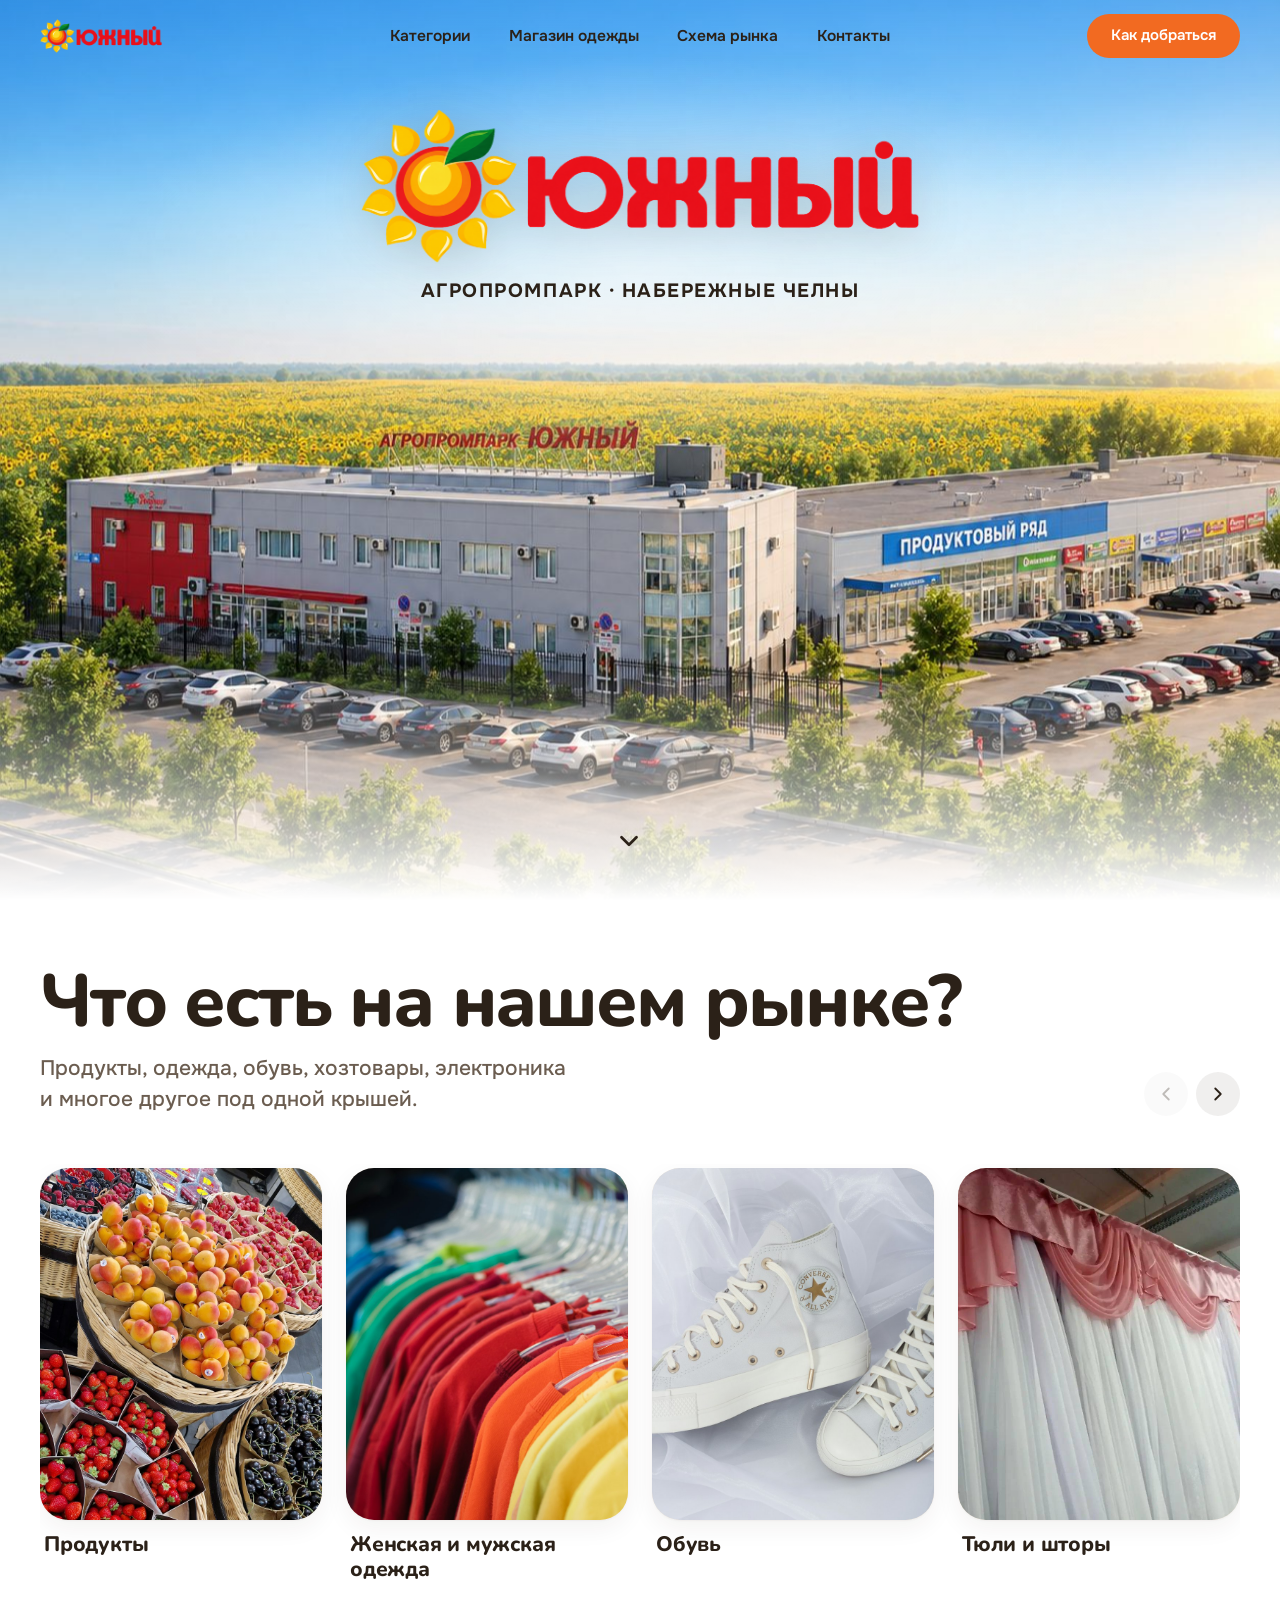
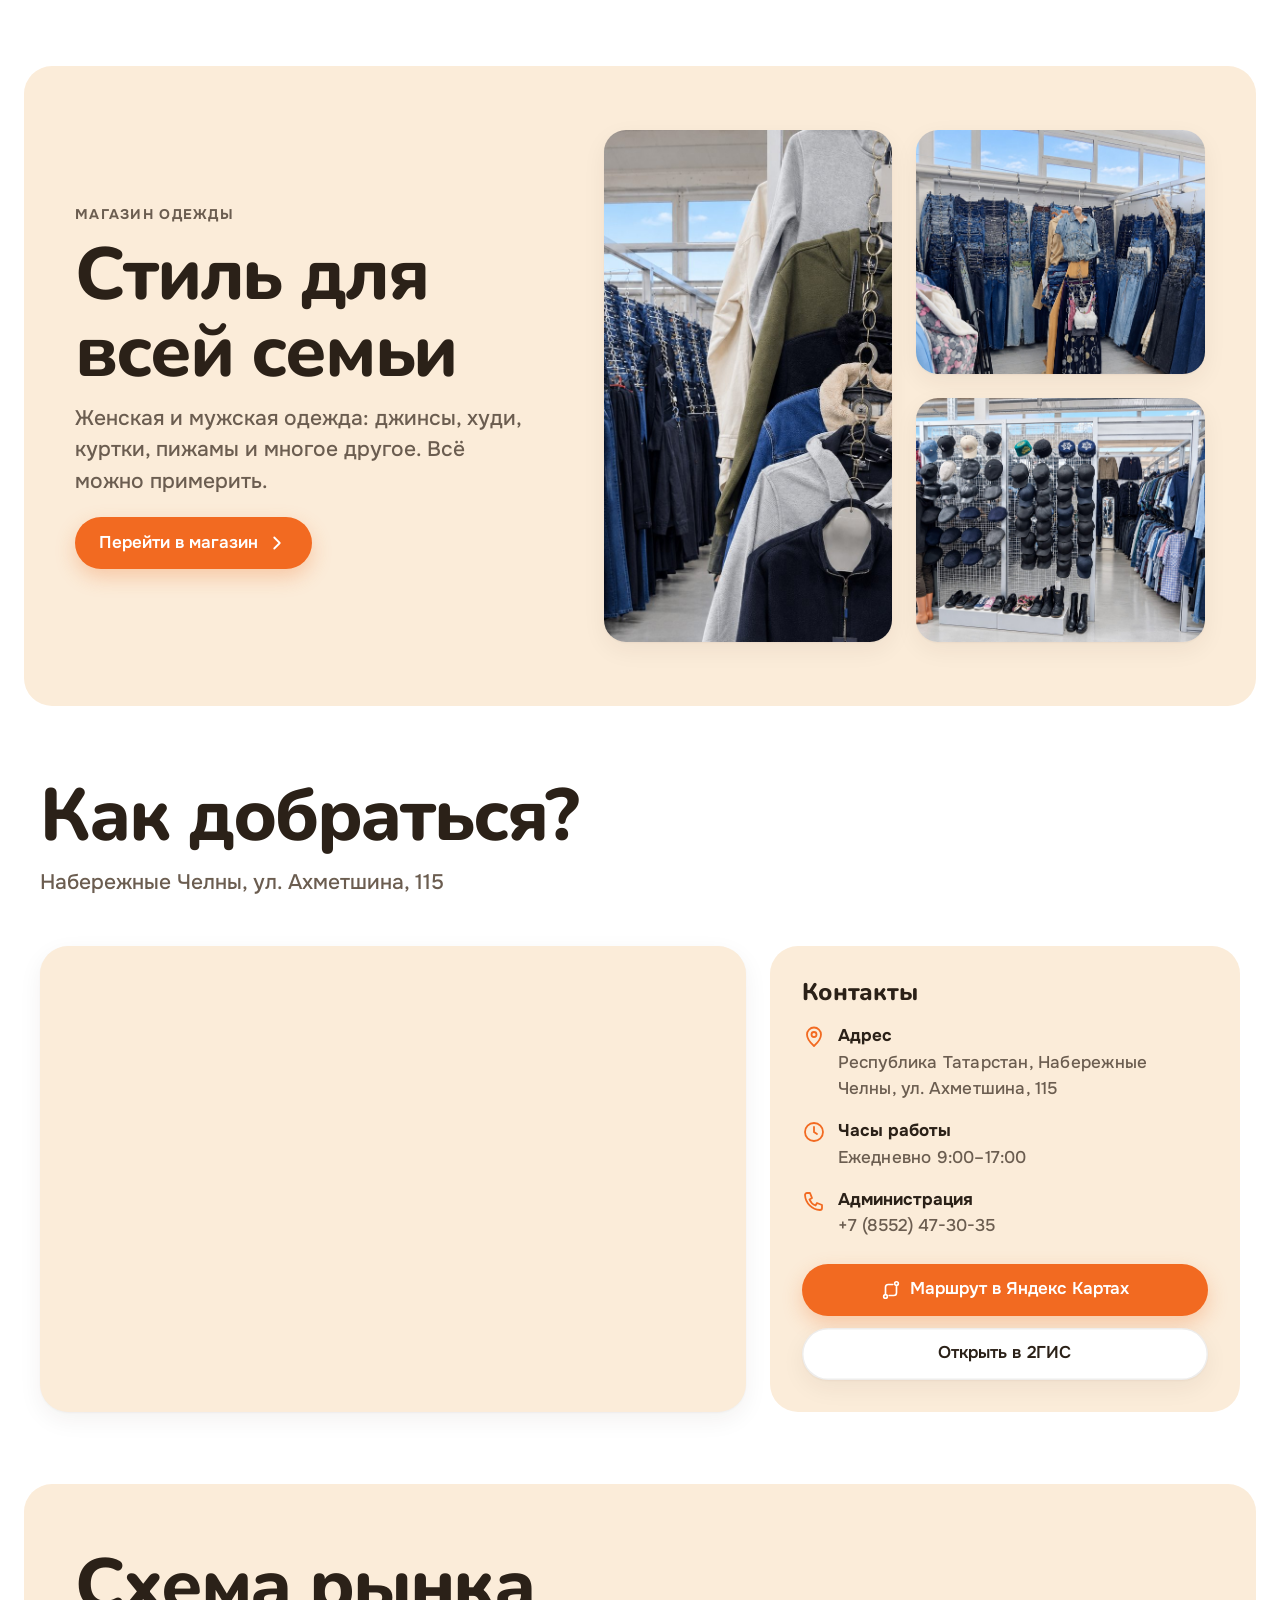
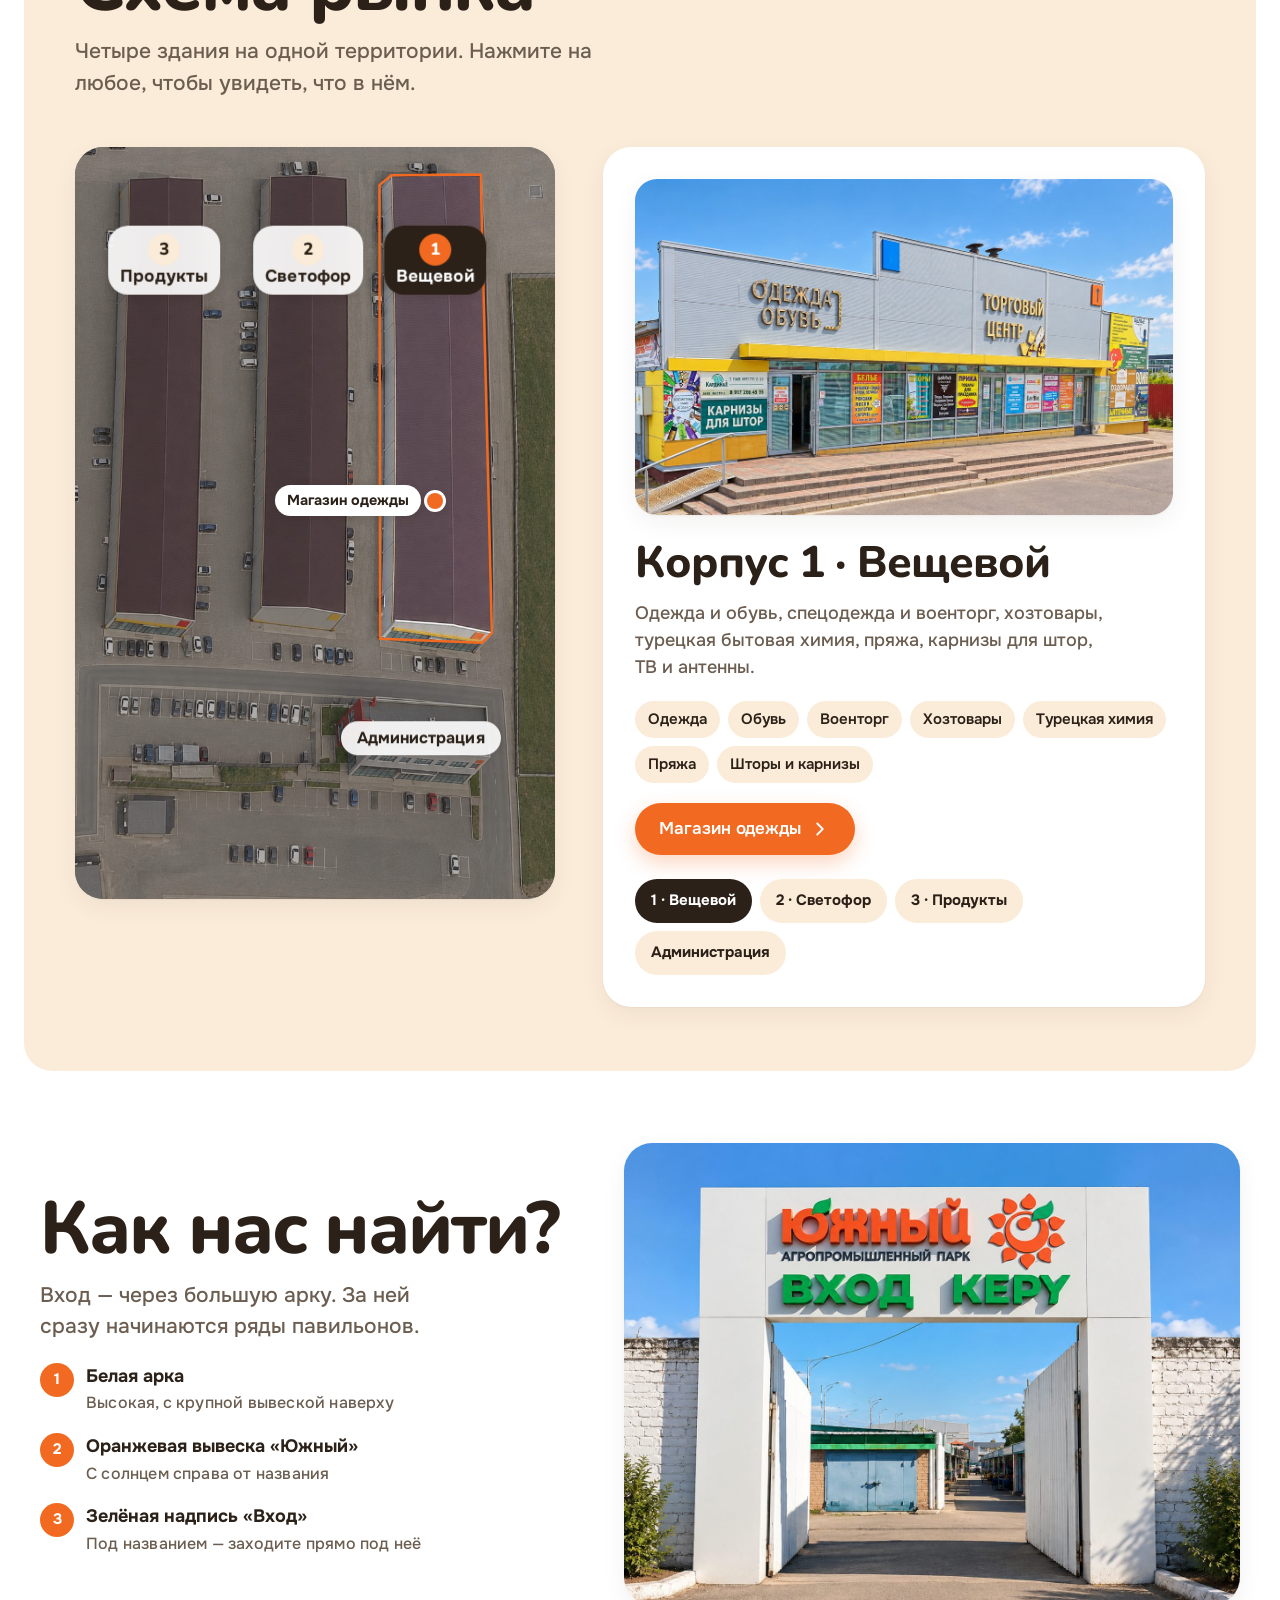
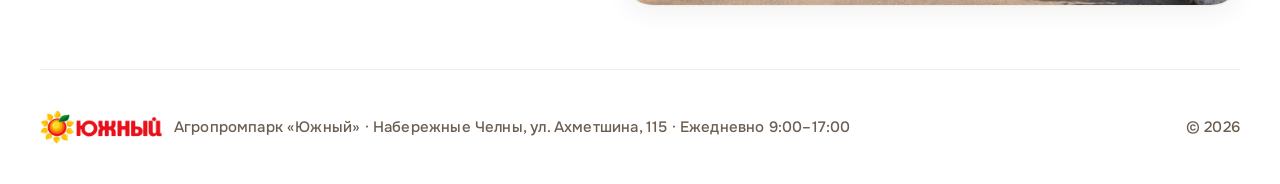
==== commit b84686cd: "Схема рынка: фото здания сразу, без промежуточного кадра со спутника; фото грузятся заранее Co-Autho" ====
--- a/index.html
+++ b/index.html
@@ -17,7 +17,7 @@
   <link rel="preconnect" href="https://fonts.gstatic.com" crossorigin>
   <link rel="stylesheet" href="https://fonts.googleapis.com/css2?family=Nunito:wght@700;800&family=Onest:wght@400;500;600;700&display=swap">
   <link rel="preload" as="image" href="assets/img/hero.jpg">
-  <link rel="stylesheet" href="assets/css/style.css?v=7">
+  <link rel="stylesheet" href="assets/css/style.css?v=8">
   <script type="application/ld+json">
   {
     "@context": "https://schema.org",
@@ -270,6 +270,6 @@
   </div>
 </footer>
 
-<script src="assets/js/app.js?v=7" defer></script>
+<script src="assets/js/app.js?v=8" defer></script>
 </body>
 </html>
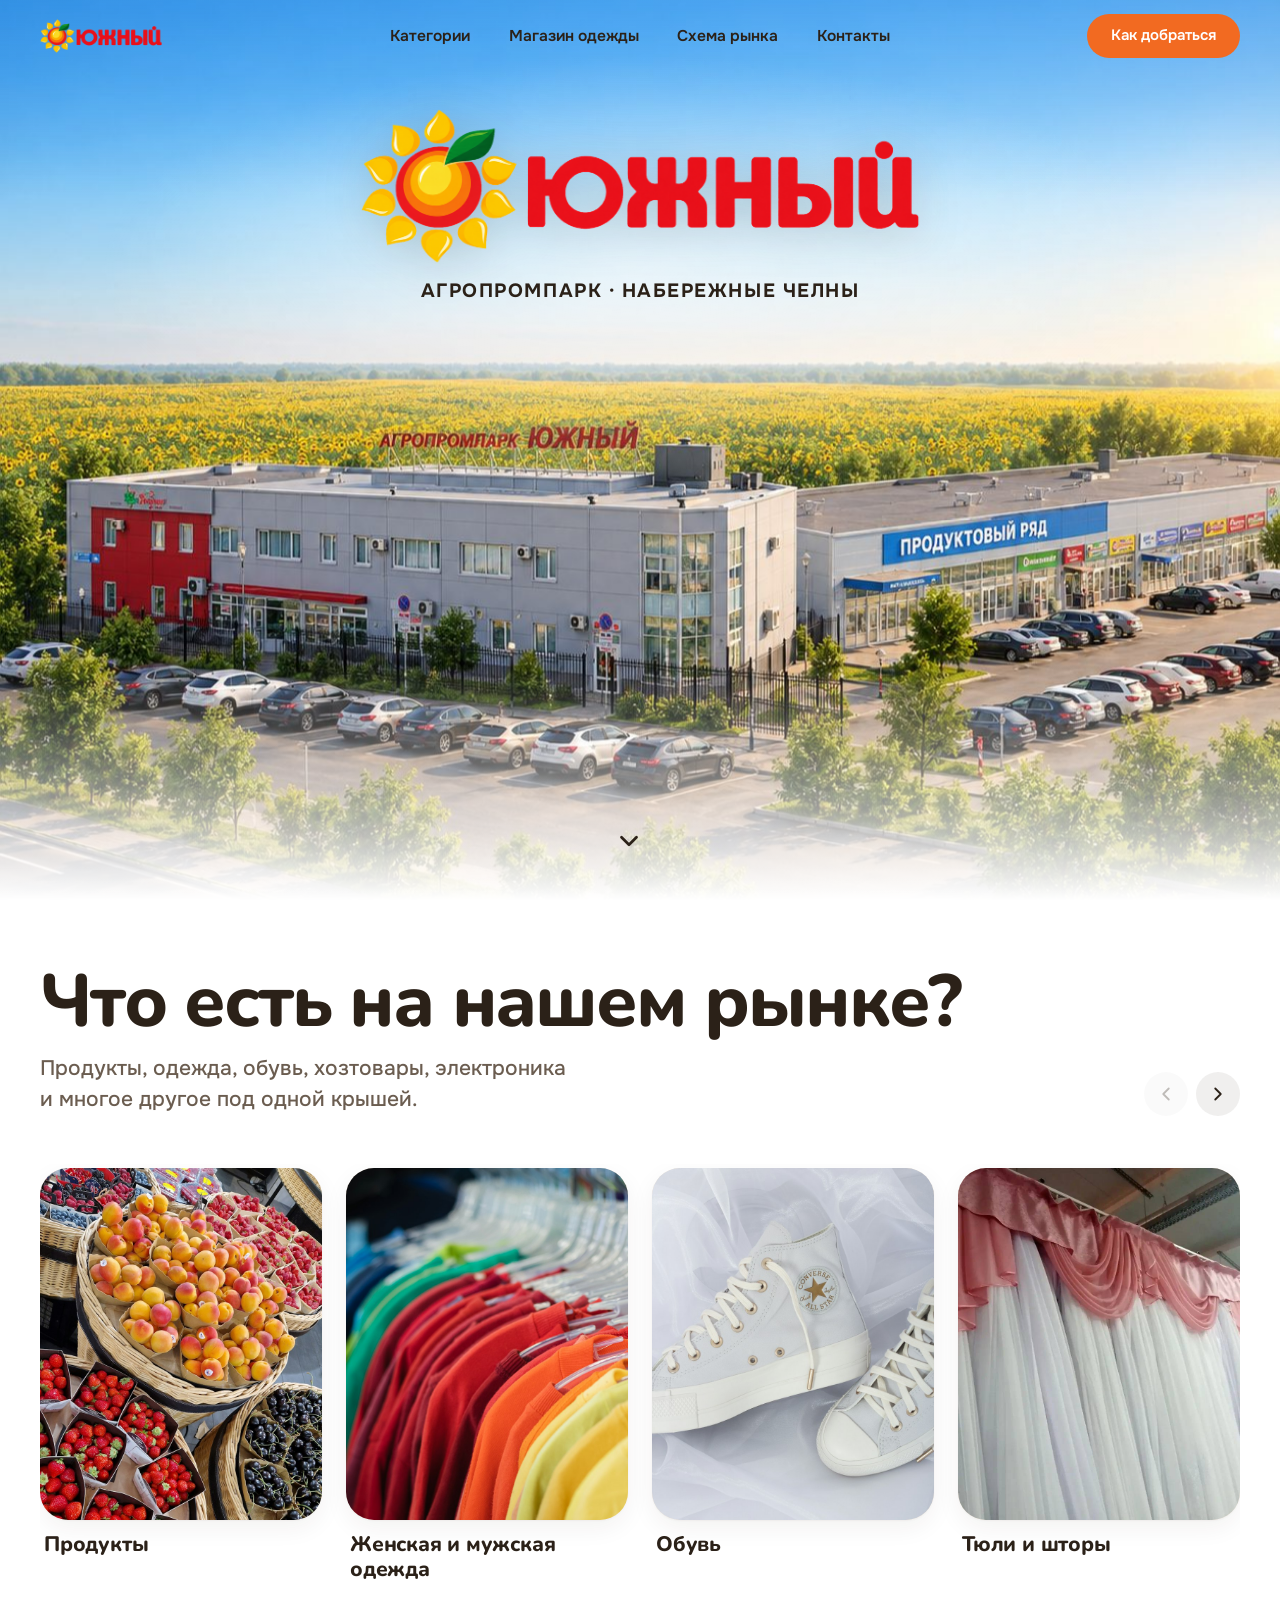
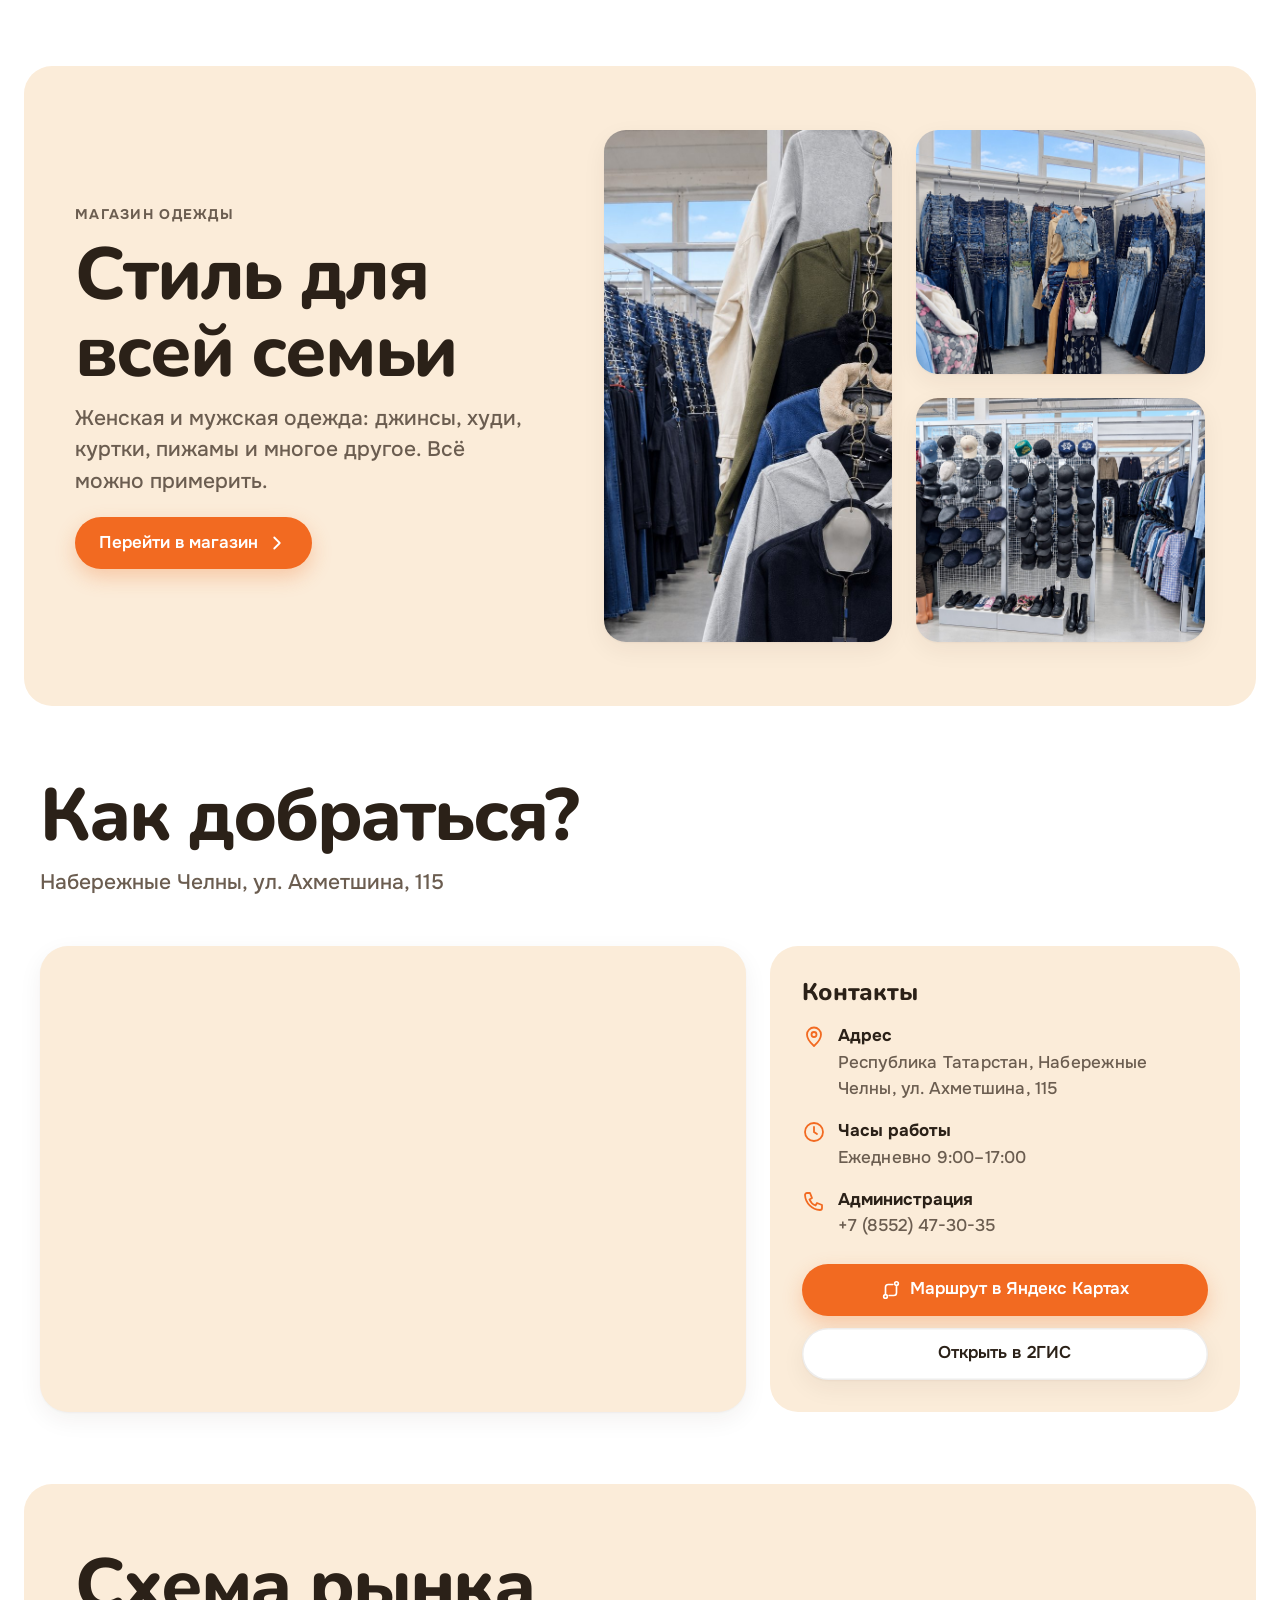
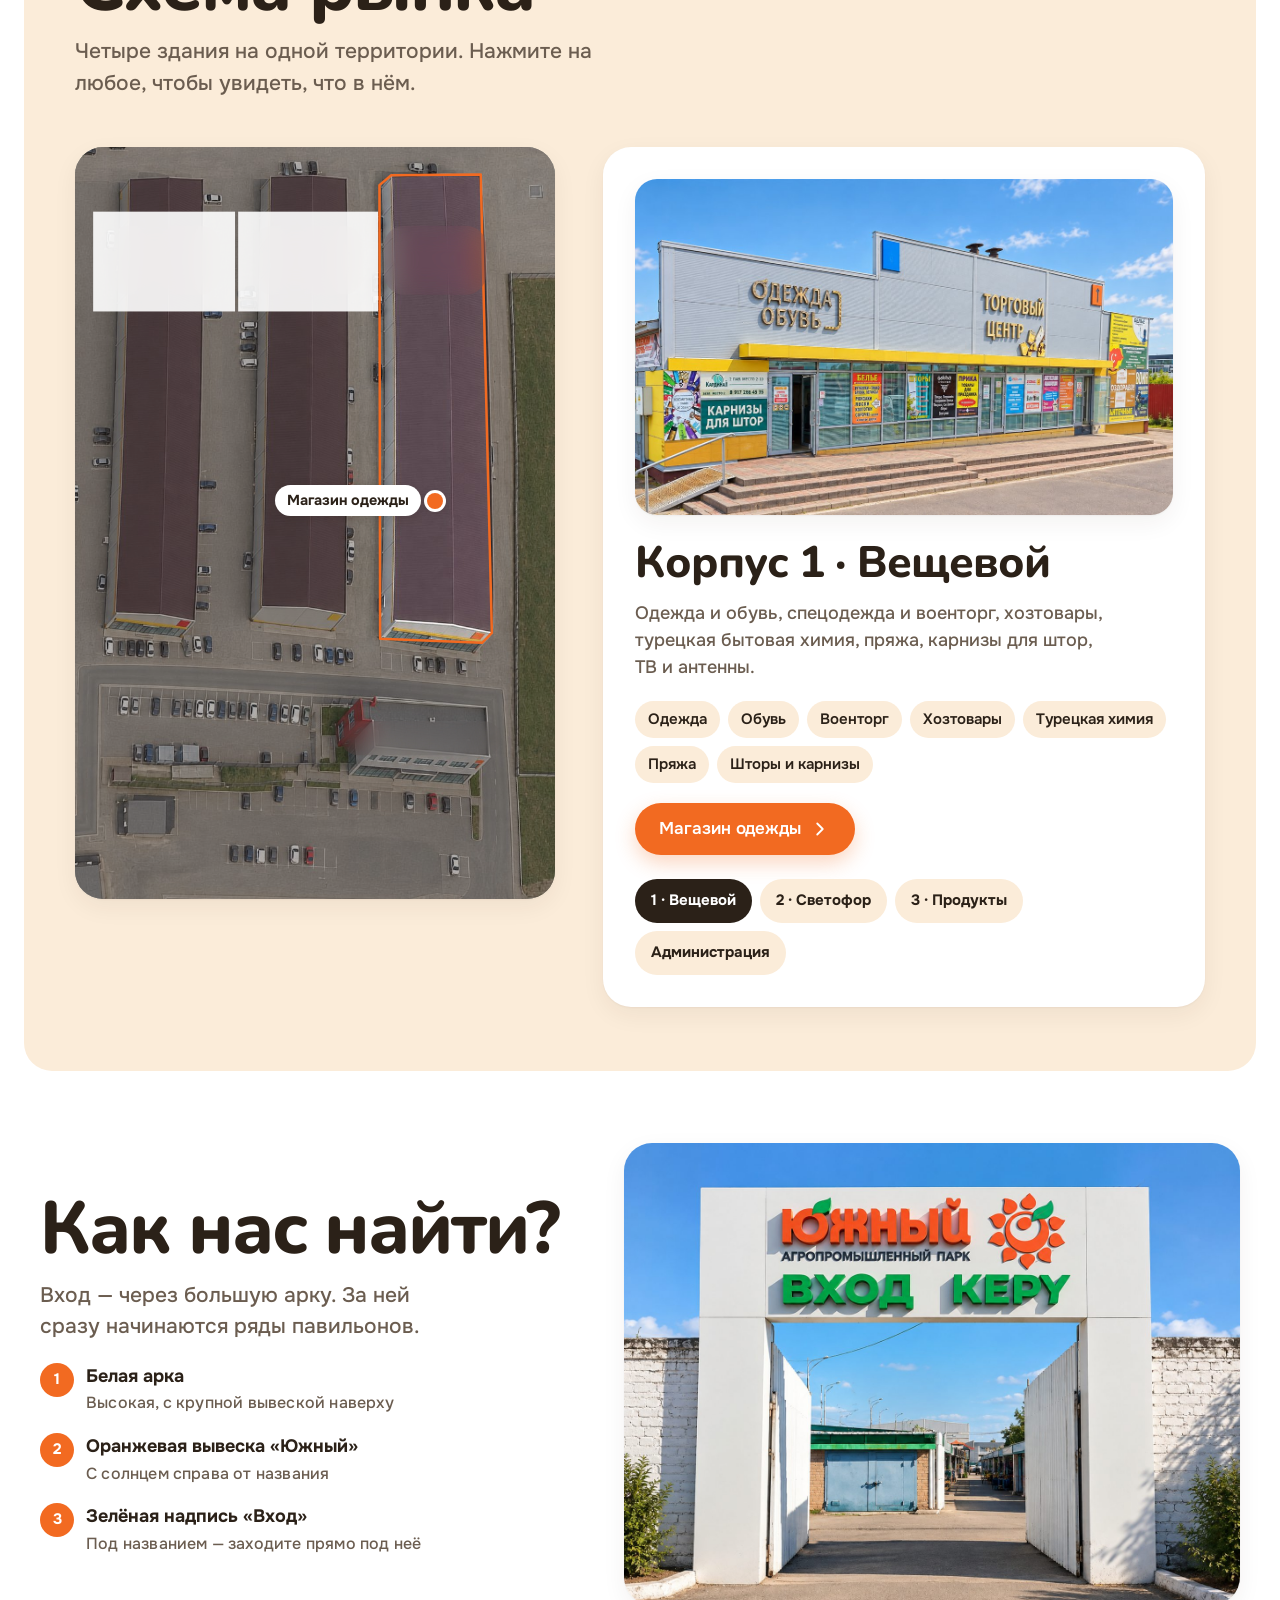
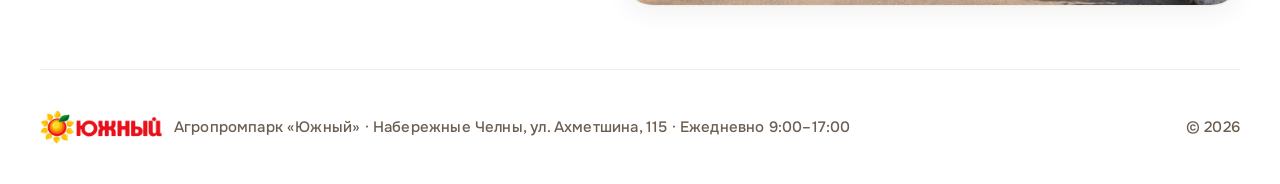
==== commit 155d48ba: "Откат стеклянной кнопки WhatsApp — снова обычная оранжевая Co-Authored-By: Claude Opus 5.5 <noreply@" ====
--- a/index.html
+++ b/index.html
@@ -17,7 +17,7 @@
   <link rel="preconnect" href="https://fonts.gstatic.com" crossorigin>
   <link rel="stylesheet" href="https://fonts.googleapis.com/css2?family=Nunito:wght@700;800&family=Onest:wght@400;500;600;700&display=swap">
   <link rel="preload" as="image" href="assets/img/hero.jpg">
-  <link rel="stylesheet" href="assets/css/style.css?v=8">
+  <link rel="stylesheet" href="assets/css/style.css?v=10">
   <script type="application/ld+json">
   {
     "@context": "https://schema.org",
@@ -47,10 +47,8 @@
   <symbol id="i-chev-l" viewBox="0 0 24 24"><path d="M15 6l-6 6 6 6" fill="none" stroke="currentColor" stroke-width="2" stroke-linecap="round" stroke-linejoin="round"/></symbol>
   <symbol id="i-chev-d" viewBox="0 0 24 24"><path d="M6 9l6 6 6-6" fill="none" stroke="currentColor" stroke-width="2.2" stroke-linecap="round" stroke-linejoin="round"/></symbol>
   <symbol id="i-clock" viewBox="0 0 24 24"><g fill="none" stroke="currentColor" stroke-width="1.8" stroke-linecap="round"><circle cx="12" cy="12" r="9"/><path d="M12 7v5l3 2"/></g></symbol>
-  <symbol id="i-car" viewBox="0 0 24 24"><path d="M3 17v-4l2-5a2 2 0 0 1 1.9-1.4h10.2A2 2 0 0 1 19 8l2 5v4a1 1 0 0 1-1 1h-1a1 1 0 0 1-1-1v-1H6v1a1 1 0 0 1-1 1H4a1 1 0 0 1-1-1zM3 13h18M7 15.5h.01M17 15.5h.01" fill="none" stroke="currentColor" stroke-width="1.8" stroke-linecap="round" stroke-linejoin="round"/></symbol>
   <symbol id="i-pin" viewBox="0 0 24 24"><g fill="none" stroke="currentColor" stroke-width="1.8"><path d="M12 21s-7-6.2-7-11.5A7 7 0 0 1 19 9.5C19 14.8 12 21 12 21z" stroke-linejoin="round"/><circle cx="12" cy="9.5" r="2.5"/></g></symbol>
   <symbol id="i-route" viewBox="0 0 24 24"><path d="M6 21a2 2 0 1 0 0-4 2 2 0 0 0 0 4zM18 7a2 2 0 1 0 0-4 2 2 0 0 0 0 4zM6 17V9a3 3 0 0 1 3-3h5M18 7v8a3 3 0 0 1-3 3h-5" fill="none" stroke="currentColor" stroke-width="1.8" stroke-linecap="round"/></symbol>
-  <symbol id="i-sparkle" viewBox="0 0 24 24"><path d="M12 3l1.8 5.2L19 10l-5.2 1.8L12 17l-1.8-5.2L5 10l5.2-1.8zM19 16l.8 2.2L22 19l-2.2.8L19 22l-.8-2.2L16 19l2.2-.8z" fill="currentColor"/></symbol>
 </svg>
 
 <header class="header" data-hero>
@@ -129,6 +127,7 @@
         <li class="ccard"><div class="ccard__media"><img src="assets/img/cat/instrumenty.jpg" alt="Отвёртки и стамески на стене" loading="lazy" width="800" height="1000"></div><h3 class="ccard__name">Инструменты</h3></li>
         <li class="ccard"><div class="ccard__media"><img src="assets/img/cat/voentorg.jpg" alt="Зелёная камуфляжная ткань" loading="lazy" width="800" height="1000"></div><h3 class="ccard__name">Военторг</h3></li>
         <li class="ccard"><div class="ccard__media"><img src="assets/img/cat/turetskoe.jpg" alt="Разноцветные флаконы бытовой химии" loading="lazy" width="800" height="1000"></div><h3 class="ccard__name">Турецкая бытовая химия</h3></li>
+        <li class="ccard"><div class="ccard__media"><img src="assets/img/cat/igrushki.jpg" alt="Детские игрушки: плюшевый мишка, пирамидка, ракета и машинка" loading="lazy" width="800" height="1000"></div><h3 class="ccard__name">Игрушки</h3></li>
         <li class="ccard"><div class="ccard__media"><img src="assets/img/cat/kombikorm.jpg" alt="Куры у кормушки с гранулами комбикорма" loading="lazy" width="800" height="1000"></div><h3 class="ccard__name">Комбикорм</h3></li>
       </ul>
     </div>
@@ -270,6 +269,6 @@
   </div>
 </footer>
 
-<script src="assets/js/app.js?v=8" defer></script>
+<script src="assets/js/app.js?v=10" defer></script>
 </body>
 </html>
--- a/assets/css/style.css
+++ b/assets/css/style.css
@@ -145,16 +145,9 @@
   max-width: 38ch;
   text-wrap: pretty;
 }
-.eyebrow {
-  font-size: 0.9375rem;
-  font-weight: 700;
-  color: var(--text-2);
-  letter-spacing: 0.005em;
-  margin: 0 0 var(--s2);
-}
 
 .section { padding-block: var(--section-pad); }
-.section--tight { padding-block: var(--section-pad-tight); }
+
 .section__head { display: grid; gap: var(--s3); margin-bottom: var(--head-gap); }
 
 /* ---------- Кнопки: отклик на нажатие мгновенный, на pointer-down ---------- */
@@ -171,17 +164,9 @@
 .btn svg { width: 22px; height: 22px; flex: none; }
 .btn--primary { background: var(--orange); color: #fff; box-shadow: 0 8px 20px rgba(242, 106, 33, 0.28); }
 .btn--primary:hover { background: var(--orange-press); }
-.btn--dark { background: var(--ink); color: #fff; box-shadow: 0 8px 20px rgba(43, 33, 24, 0.22); }
-.btn--dark:hover { background: #3d2f23; }
+
 .btn--ghost { background: var(--surface); color: var(--ink); box-shadow: inset 0 0 0 1.5px var(--line), var(--shadow-soft); }
 .btn--ghost:hover { box-shadow: inset 0 0 0 1.5px rgba(43, 33, 24, 0.18), var(--shadow-soft); }
-
-.link-more {
-  display: inline-flex; align-items: center; gap: 4px;
-  color: var(--orange-text); font-weight: 700;
-}
-.link-more svg { width: 18px; height: 18px; transition: transform 250ms var(--ease-spring); }
-a:hover .link-more svg, .link-more:hover svg { transform: translateX(3px); }
 
 /* ---------- Логотип ---------- */
 
@@ -353,25 +338,7 @@
 .hero__scroll svg { width: 30px; height: 30px; }
 @keyframes nudge { 0%, 60%, 100% { transform: translateY(0); } 30% { transform: translateY(6px); } }
 
-
 /* ---------- Полоса «главное» сразу под первым экраном ---------- */
-
-.strip { padding: var(--s1) 0 var(--s5); }
-.strip__inner {
-  display: flex; flex-wrap: wrap; justify-content: center; align-items: center;
-  gap: var(--s3) var(--s5);
-  width: fit-content; max-width: calc(100% - var(--gutter) * 2);
-  padding: var(--s3) var(--s5);
-  background: var(--surface);
-  border-radius: 999px;
-  box-shadow: var(--shadow-soft);
-  font-weight: 600; font-size: 1.0625rem; color: var(--ink);
-}
-.strip__item { display: inline-flex; align-items: center; gap: var(--s2); white-space: nowrap; }
-.strip__item svg { width: 22px; height: 22px; color: var(--orange); }
-@media (max-width: 759px) {
-  .strip__inner { flex-direction: column; align-items: flex-start; gap: var(--s3); border-radius: var(--radius-m); padding: var(--s4) var(--s5); }
-}
 
 /* ---------- Карусель категорий: нативная прокрутка с инерцией и доводкой ---------- */
 
@@ -437,7 +404,7 @@
 }
 .store-tile:active { transform: scale(0.99); }
 .store-tile__text { display: grid; justify-items: start; gap: var(--s3); }
-.store-tile__text .eyebrow { margin: 0; color: var(--orange); font-weight: 700; }
+
 .store-tile__text .lead { max-width: 32ch; }
 .store-tile__text .btn { margin-top: var(--s2); }
 .store-tile__collage {
@@ -498,8 +465,6 @@
    ========================================================================== */
 
 .page-top { padding-top: calc(var(--header-h) + var(--head-gap)); }
-.crumbs { display: flex; flex-wrap: wrap; gap: var(--s2); font-size: 0.9rem; font-weight: 700; color: var(--text-2); margin-bottom: var(--s4); }
-.crumbs a:hover { color: var(--orange-text); }
 
 .store-hero { display: grid; gap: var(--s5); }
 .store-hero__photo {
@@ -541,15 +506,6 @@
 }
 .steps b { display: block; color: var(--ink); font-weight: 700; }
 .steps span { color: var(--text-2); font-size: 0.95rem; }
-.find__photo { position: relative; border-radius: var(--radius-l); overflow: hidden; min-height: 280px; box-shadow: var(--shadow-soft); }
-.find__photo img { position: absolute; inset: 0; width: 100%; height: 100%; object-fit: cover; }
-.find__pin {
-  position: absolute; left: 16px; top: 16px;
-  padding: 8px 14px; border-radius: 999px;
-  background: rgba(255, 255, 255, 0.88);
-  backdrop-filter: blur(14px); -webkit-backdrop-filter: blur(14px);
-  font-weight: 700; color: var(--ink); font-size: 0.95rem;
-}
 
 .ask {
   display: grid; gap: var(--s4); justify-items: center; text-align: center;
@@ -646,7 +602,7 @@
 @media (prefers-reduced-transparency: reduce) {
   .header::before { background: var(--bg); backdrop-filter: none; -webkit-backdrop-filter: none; }
   .menu, .dock { background: var(--bg); backdrop-filter: none; -webkit-backdrop-filter: none; }
-  .find__pin { background: #fff; backdrop-filter: none; -webkit-backdrop-filter: none; }
+  
 }
 @media (prefers-contrast: more) {
   :root { --text-2: #4a3d31; --line: rgba(43, 33, 24, 0.3); }
@@ -658,7 +614,7 @@
 [id] { scroll-margin-top: calc(var(--header-h) + 12px); }
 
 /* Мелкий текст: трекинг чуть шире (так он читается лучше), крупный — уже (см. .display, .title) */
-.eyebrow, .crumbs, .strip__item, .panel__row span, .perk span, .steps span, .footer p, .pcard__desc { letter-spacing: 0.012em; }
+.panel__row span, .perk span, .steps span, .footer p, .pcard__desc { letter-spacing: 0.012em; }
 
 /* Зона нажатия ссылок меню больше видимой — попасть пальцем и мышью проще */
 @media (min-width: 900px) { .header__nav a { padding: 14px 0; } .header__nav a::after { bottom: 8px; } }
@@ -677,7 +633,7 @@
 .entrance-sec__media img { width: 100%; height: auto; aspect-ratio: 4 / 3; object-fit: cover; transition: transform 900ms var(--ease-spring); }
 @media (hover: hover) { .entrance-sec__media:hover img { transform: scale(1.02); } }
 .entrance-sec__text { display: grid; gap: var(--s3); justify-items: start; }
-.entrance-sec__text .eyebrow { margin: 0; color: var(--orange-text); font-weight: 700; }
+
 .entrance-sec__text .lead { max-width: 30ch; }
 .entrance-sec .steps { margin-top: var(--s2); gap: var(--s4); }
 .entrance-sec .steps b { font-size: 1.125rem; }
@@ -749,15 +705,6 @@
 .plan__chip[aria-pressed="true"] { background: var(--ink); color: #fff; }
 .plan__chip[aria-pressed="true"] em { background: var(--orange); color: #fff; }
 
-.plan__tag {
-  position: absolute; z-index: 1; translate: -50% -50%;
-  padding: 5px 11px; border-radius: 999px;
-  background: rgba(43, 33, 24, 0.55);
-  backdrop-filter: blur(10px); -webkit-backdrop-filter: blur(10px);
-  color: #fff; font-weight: 600; font-size: clamp(0.66rem, 2.4cqw, 0.8rem);
-  pointer-events: none;
-}
-
 /* Метка магазина одежды (в корпусе 1) */
 .plan__pin {
   position: absolute; z-index: 3; left: 75%; top: 47%;
@@ -826,7 +773,7 @@
   box-shadow: var(--shadow-soft);
 }
 .plan-card__text { display: grid; gap: 4px; justify-items: start; }
-.plan-card__text .eyebrow { margin: 0; color: var(--orange-text); font-weight: 700; }
+
 .plan-tags { list-style: none; margin: var(--s4) 0 0; padding: 0; display: flex; flex-wrap: wrap; gap: 8px; }
 .plan-tags li { padding: 7px 13px; border-radius: 999px; background: var(--bg); color: var(--ink); font-weight: 600; font-size: 0.9375rem; }
 .plan-card__action { margin-top: var(--s4); }
@@ -869,9 +816,8 @@
   .plan-card { transition: opacity 200ms ease, visibility 0s !important; }
 }
 @media (prefers-reduced-transparency: reduce) {
-  .plan-card, .plan__chip, .plan__tag { background: #fff; backdrop-filter: none; -webkit-backdrop-filter: none; }
-}
-
+  .plan-card, .plan__chip { background: #fff; backdrop-filter: none; -webkit-backdrop-filter: none; }
+}
 
 /* ---------- Карточки товара и разделов ---------- */
 
@@ -894,8 +840,7 @@
 }
 button.pcard__photo { cursor: zoom-in; }
 .pcard__photo img { width: 100%; height: 100%; object-fit: cover; transition: transform 700ms var(--ease-spring); }
-.pcard__photo--soon { display: grid; place-items: center; color: var(--orange-text); }
-.pcard__photo--soon svg { width: 34%; height: auto; aspect-ratio: 1; }
+
 @media (hover: hover) {
   .pcard:hover { box-shadow: var(--shadow-lift); }
   .pcard:hover .pcard__photo img { transform: scale(1.04); }
@@ -919,8 +864,6 @@
 .pcard__btn:hover { background: var(--orange-press); }
 .pcard__btn:active { transform: scale(0.97); }
 .pcard__btn svg { width: 20px; height: 20px; flex: none; }
-.pcard__btn--ghost { background: var(--bg); color: var(--ink); box-shadow: none; }
-a.pcard:hover .pcard__btn--ghost { background: var(--surface-sun); }
 
 .note { margin: var(--s5) 0 0; color: var(--text-2); font-size: 0.9375rem; line-height: 1.5; max-width: 60ch; }
 
@@ -1241,8 +1184,6 @@
 /* Активный шаг тура — белая «таблетка» на тёплой панели шагов */
 .steps--tour li.is-current { background: #fff; box-shadow: var(--shadow-soft); }
 
-
-
 /* ==========================================================================
    Ревизия 6: компактная шапка магазина, карточки разделов-витрины, крупнее мелкий текст, тур на телефоне
    ========================================================================== */
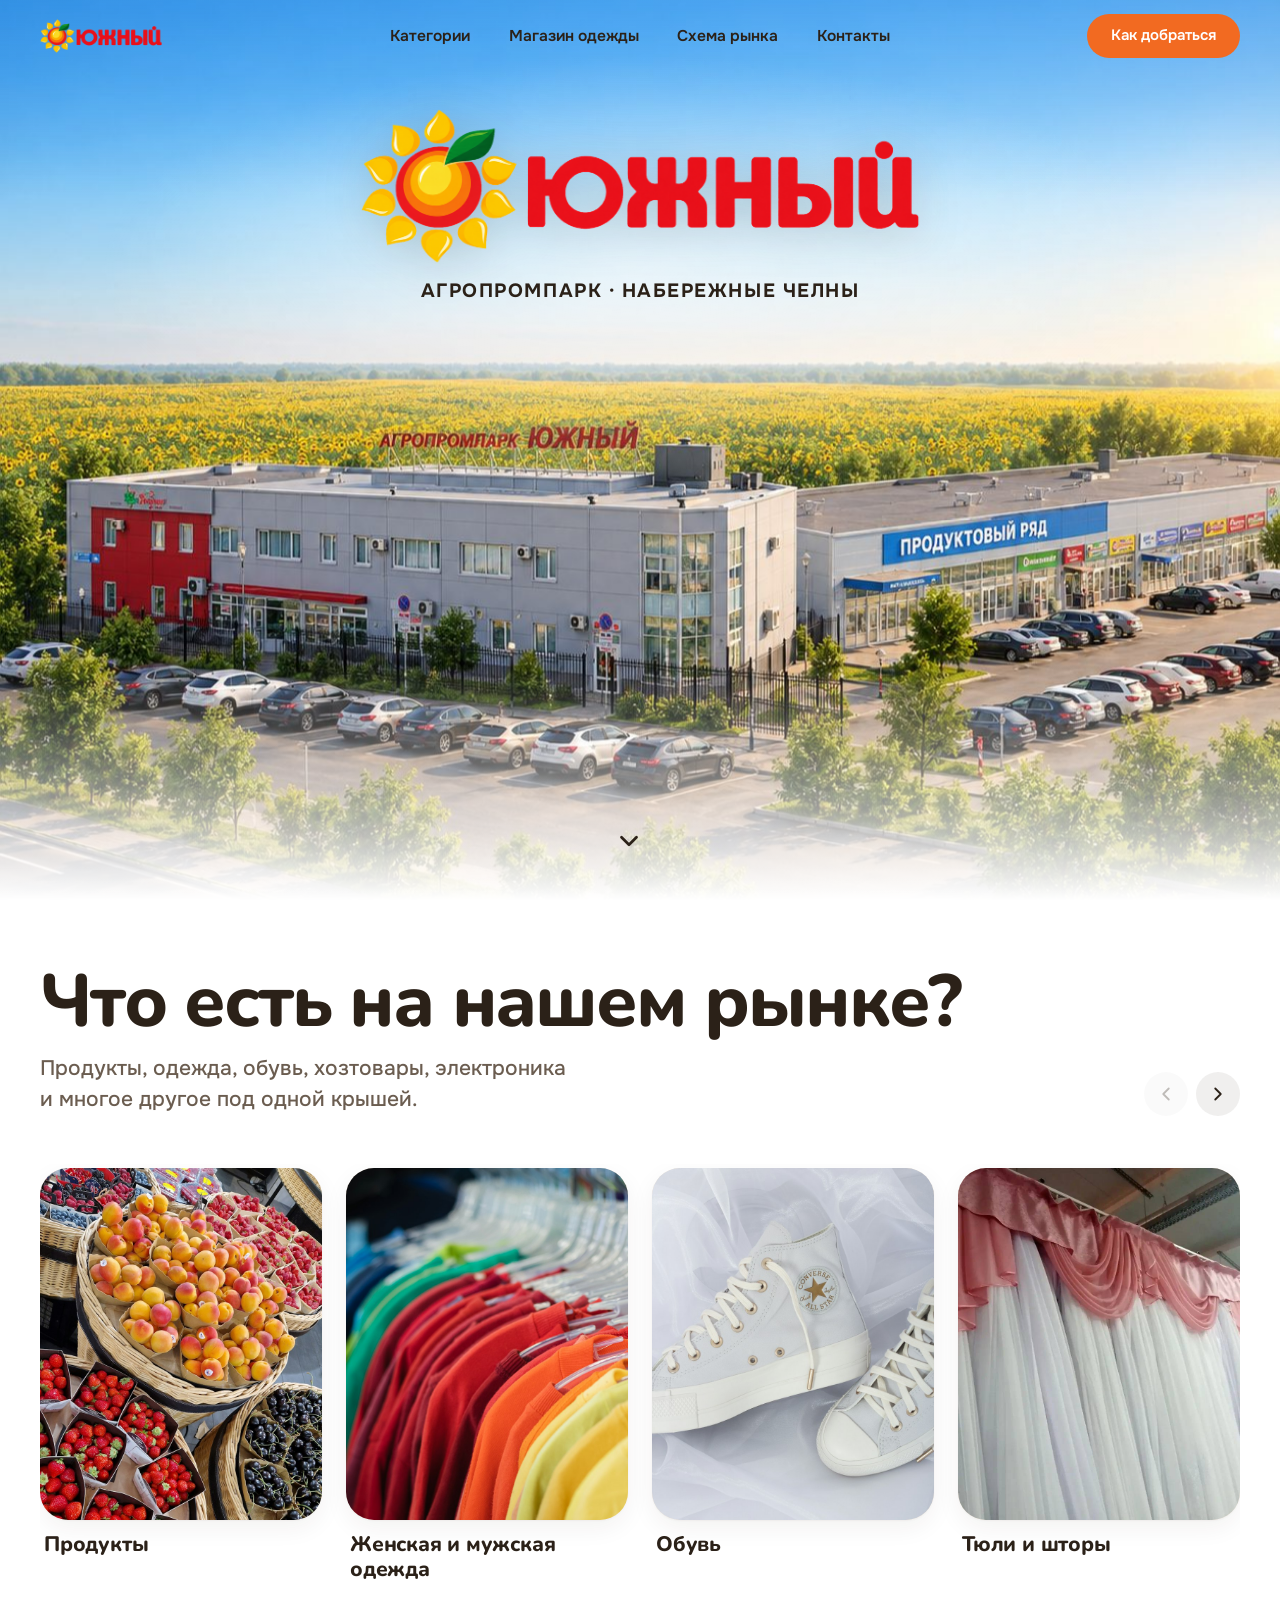
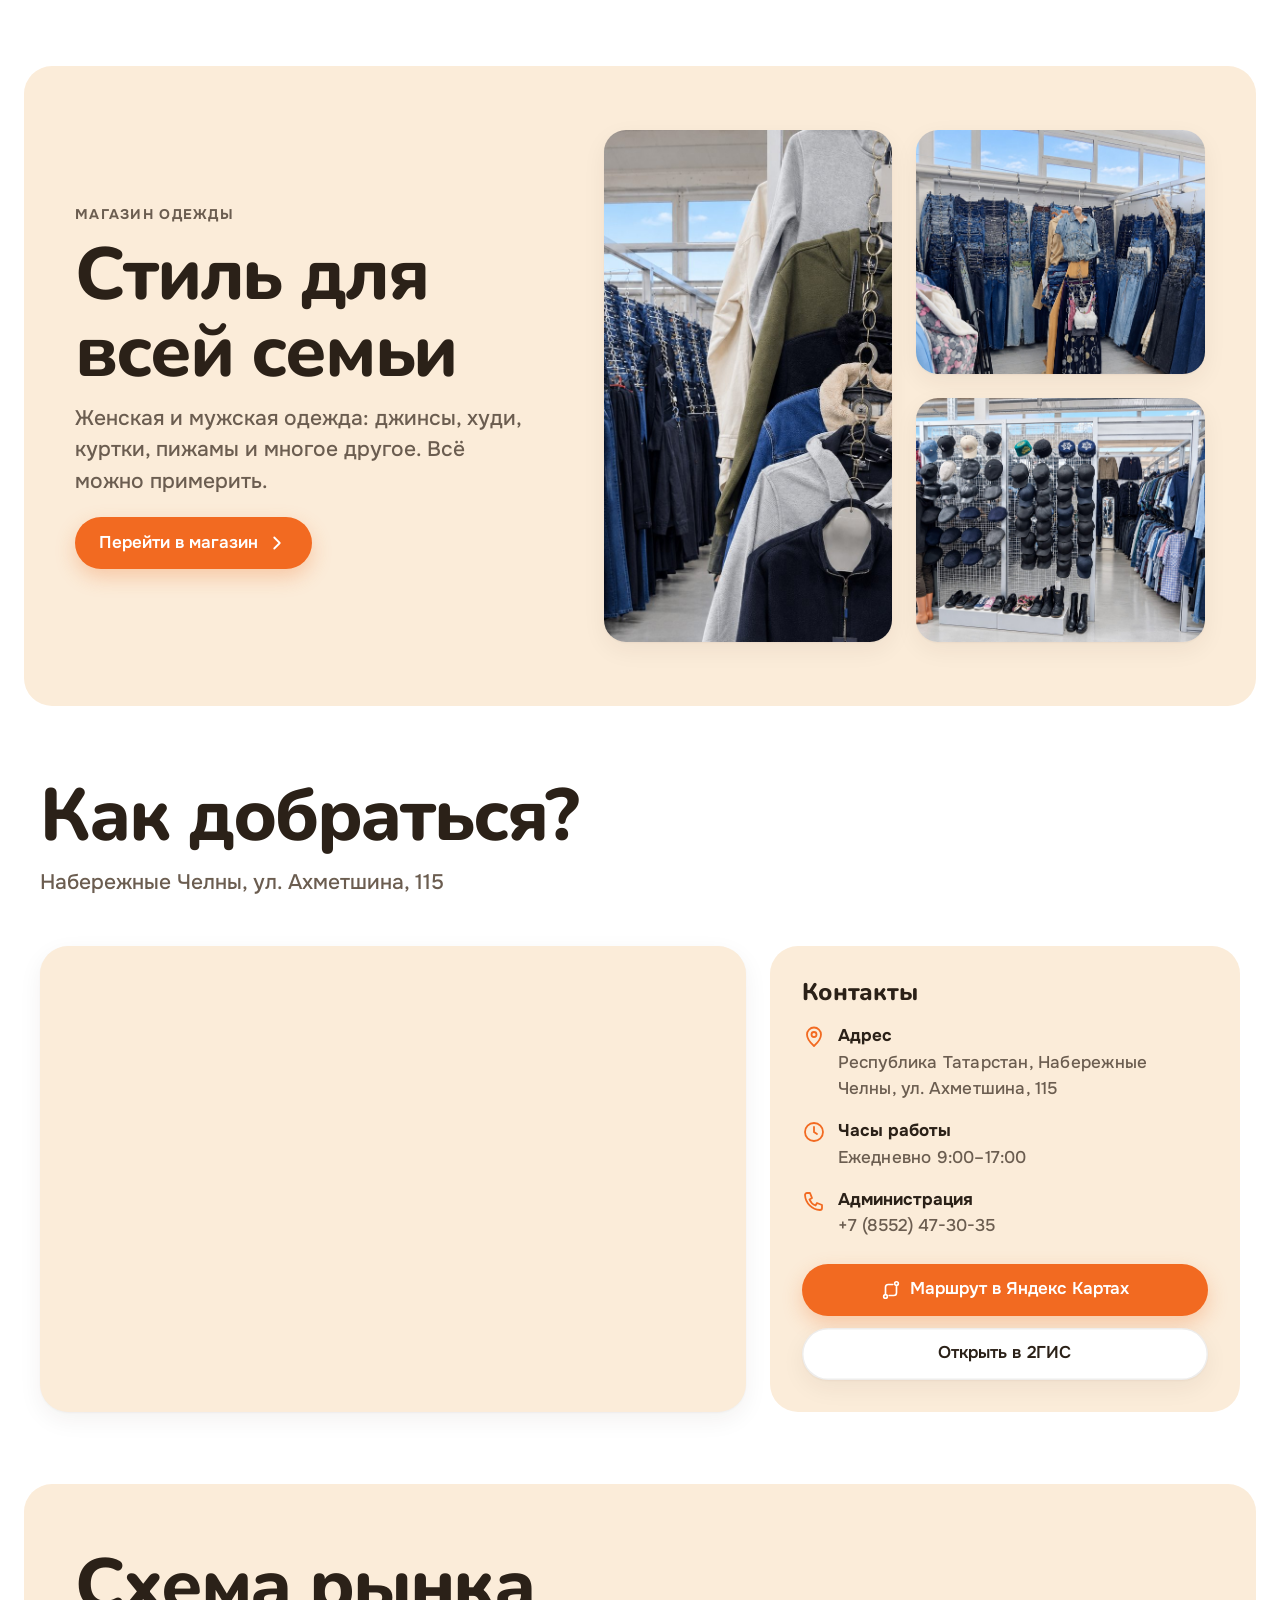
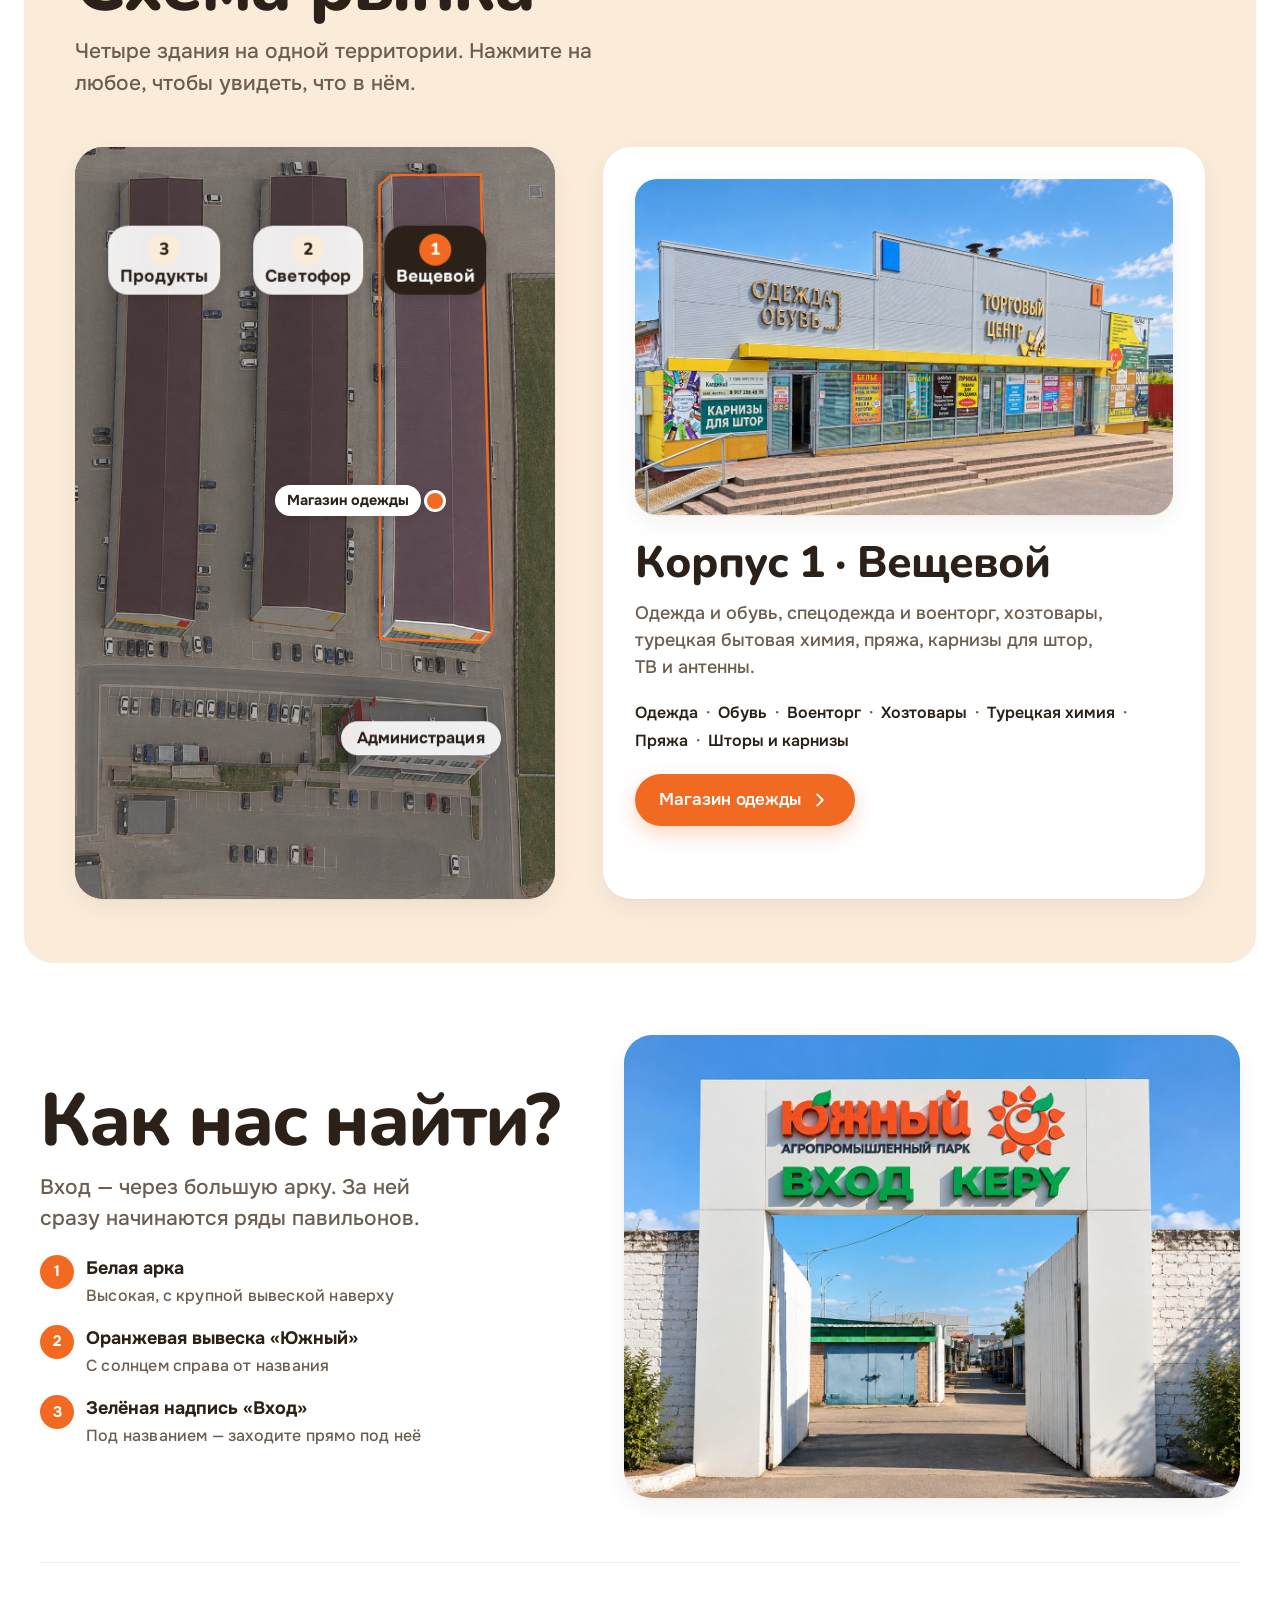
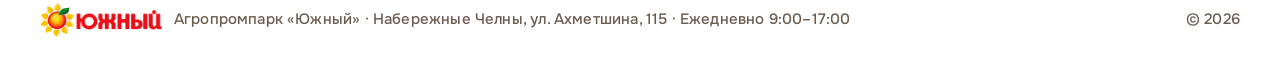
==== commit ff69eab3: "Схема: убран дублирующий ряд кнопок корпусов в карточке, теги — простой список через точку Co-Author" ====
--- a/index.html
+++ b/index.html
@@ -231,12 +231,6 @@
               <ul class="plan-tags"></ul>
               <a class="btn btn--primary plan-card__action" href="magazin.html" hidden>Магазин одежды <svg><use href="#i-chev-r"/></svg></a>
             </div>
-            <div class="plan-switch" role="group" aria-label="Выбрать здание">
-              <button type="button" data-id="c1">1 · Вещевой</button>
-              <button type="button" data-id="c2">2 · Светофор</button>
-              <button type="button" data-id="c3">3 · Продукты</button>
-              <button type="button" data-id="adm">Администрация</button>
-            </div>
           </div>
         </aside>
       </div>
--- a/assets/css/style.css
+++ b/assets/css/style.css
@@ -774,8 +774,10 @@
 }
 .plan-card__text { display: grid; gap: 4px; justify-items: start; }
 
-.plan-tags { list-style: none; margin: var(--s4) 0 0; padding: 0; display: flex; flex-wrap: wrap; gap: 8px; }
-.plan-tags li { padding: 7px 13px; border-radius: 999px; background: var(--bg); color: var(--ink); font-weight: 600; font-size: 0.9375rem; }
+/* Что есть в здании — простой список через точку: это подписи, а не кнопки */
+.plan-tags { list-style: none; margin: var(--s4) 0 0; padding: 0; display: flex; flex-wrap: wrap; gap: var(--s1) 0; }
+.plan-tags li { color: var(--ink); font-weight: 600; font-size: 1rem; }
+.plan-tags li:not(:last-child)::after { content: "·"; margin: 0 var(--s2); color: var(--text-2); }
 .plan-card__action { margin-top: var(--s4); }
 .plan-card [hidden] { display: none !important; }
 
@@ -953,7 +955,6 @@
 .plan-list button { min-height: 60px; }
 
 /* ---------- Панель схемы на компьютере: всегда заполнена, одной высоты с картой ---------- */
-.plan-switch { display: none; }
 @media (min-width: 900px) {
   .plan { align-items: stretch; }
   .plan-card { position: relative; top: auto; min-height: 0; display: flex; flex-direction: column; }
@@ -962,15 +963,6 @@
   .plan-card__photo { aspect-ratio: 16 / 10; margin-bottom: var(--s5); }
   .plan-card__text { flex: 1; align-content: start; }
   .plan-card__text .lead { font-size: 1.125rem; max-width: 40ch; }
-  .plan-switch { display: flex; flex-wrap: wrap; gap: var(--s2); margin-top: auto; padding-top: var(--s5); }
-  .plan-switch button {
-    min-height: 44px; padding: 0 var(--s4); border-radius: 999px;
-    background: var(--bg); font-weight: 700; font-size: 0.9375rem; color: var(--ink);
-    transition: transform 100ms var(--ease-out), background-color 200ms, color 200ms;
-  }
-  .plan-switch button:hover { background: var(--surface-sun); }
-  .plan-switch button:active { transform: scale(0.96); }
-  .plan-switch button[aria-pressed="true"] { background: var(--ink); color: #fff; }
 }
 
 /* ---------- Шторка на телефоне: по высоте контента, целиком, с кнопкой ---------- */
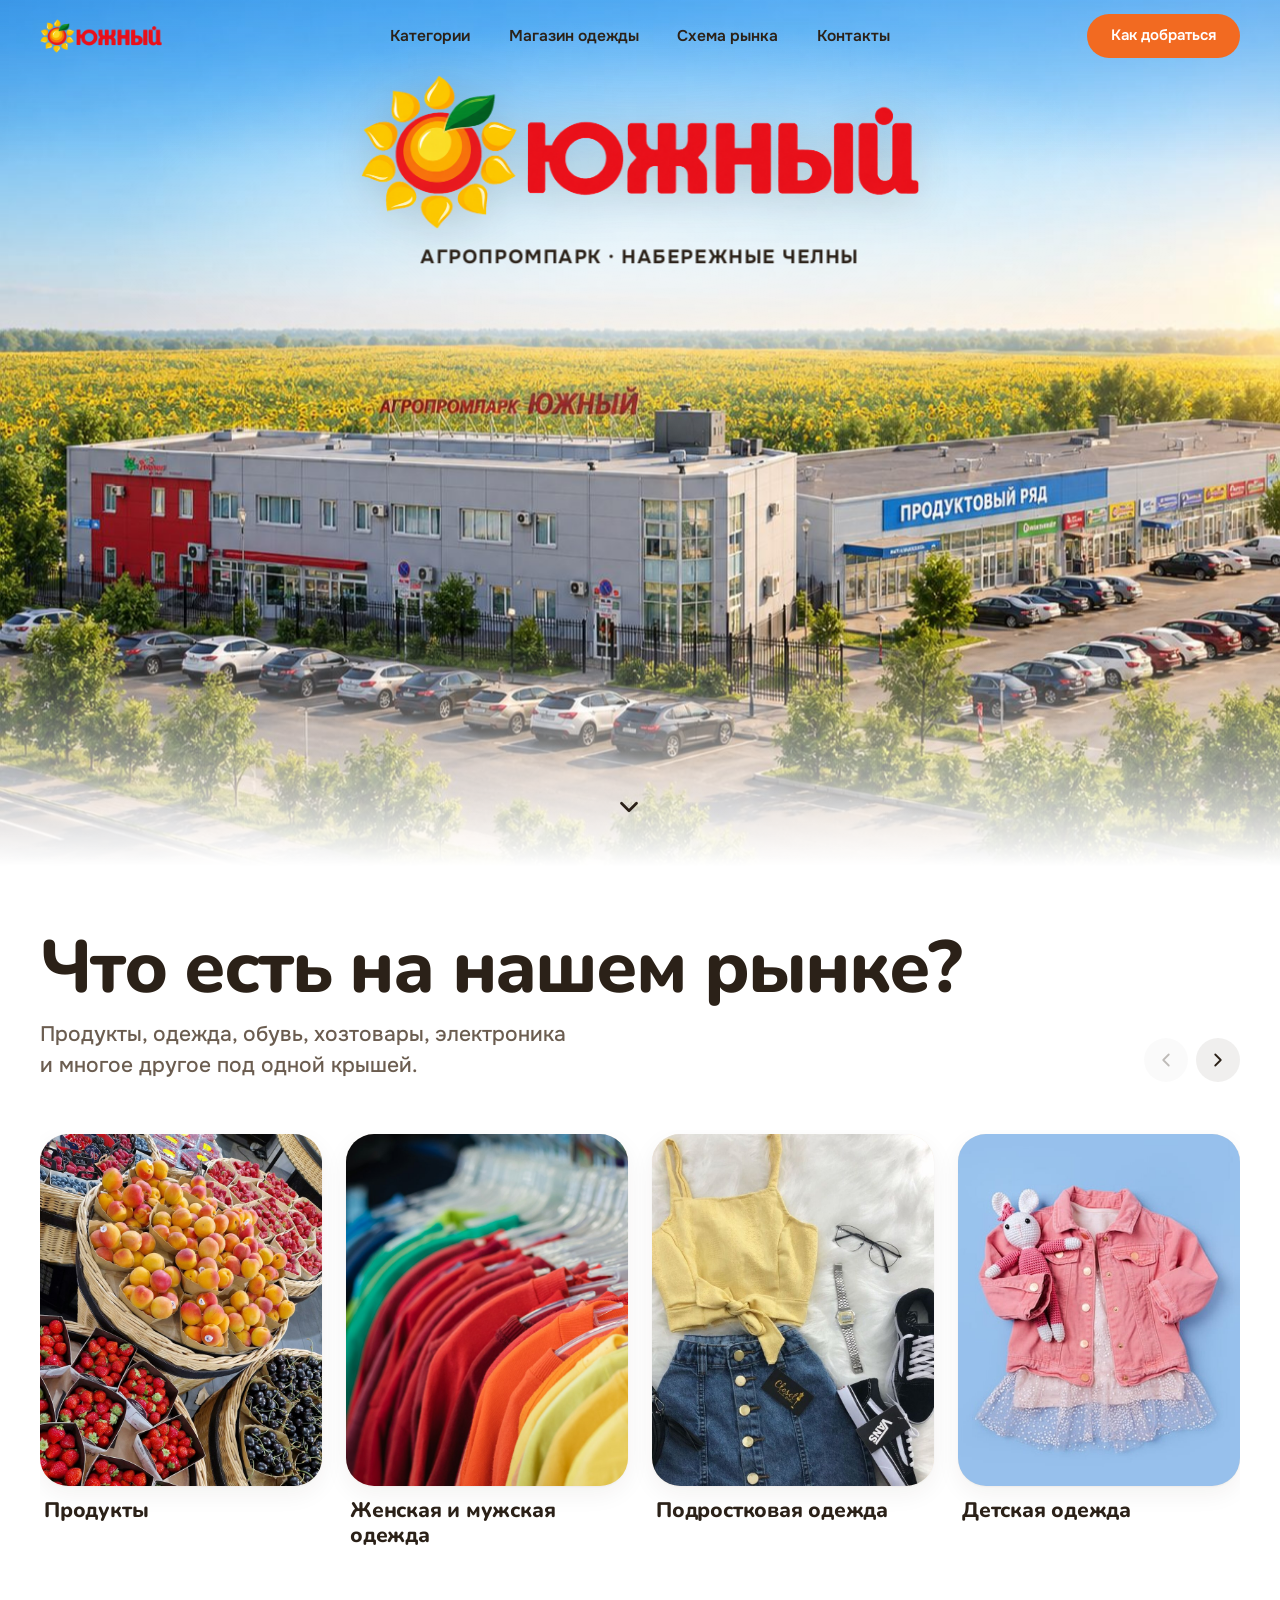
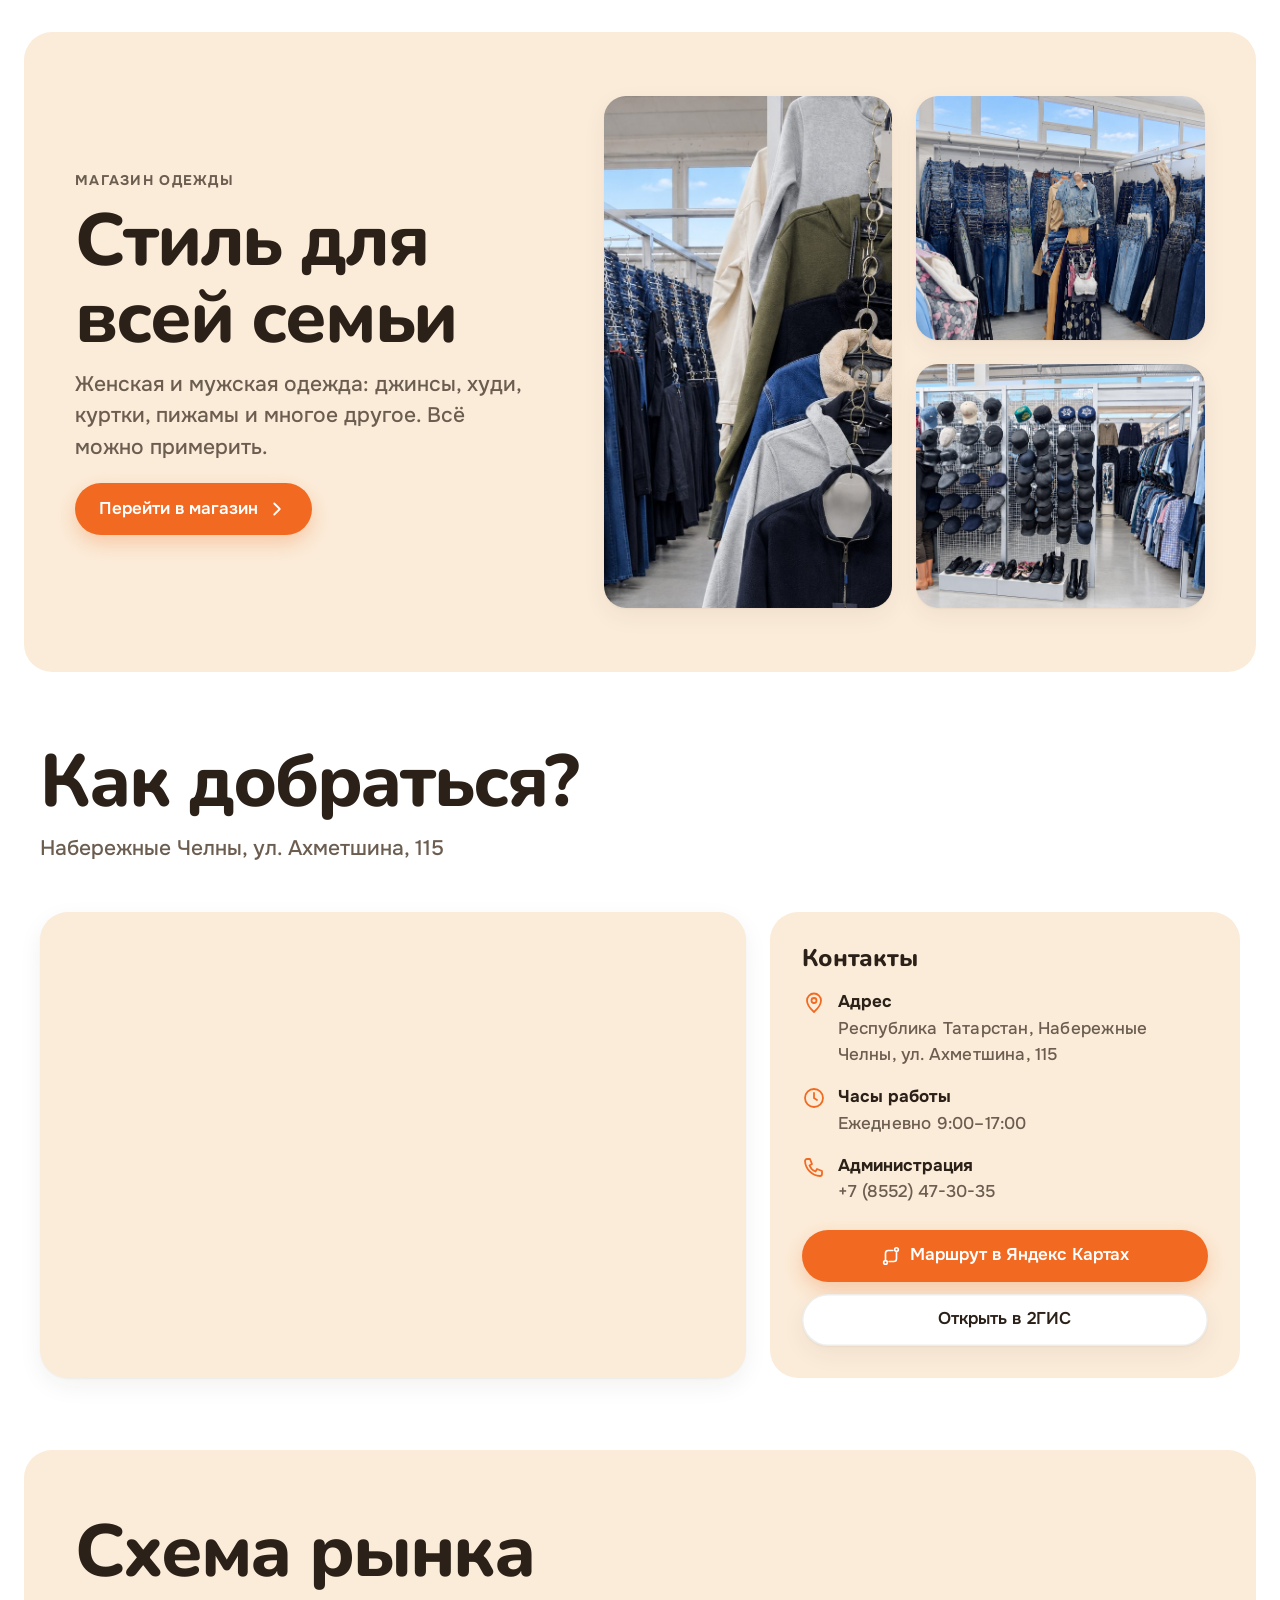
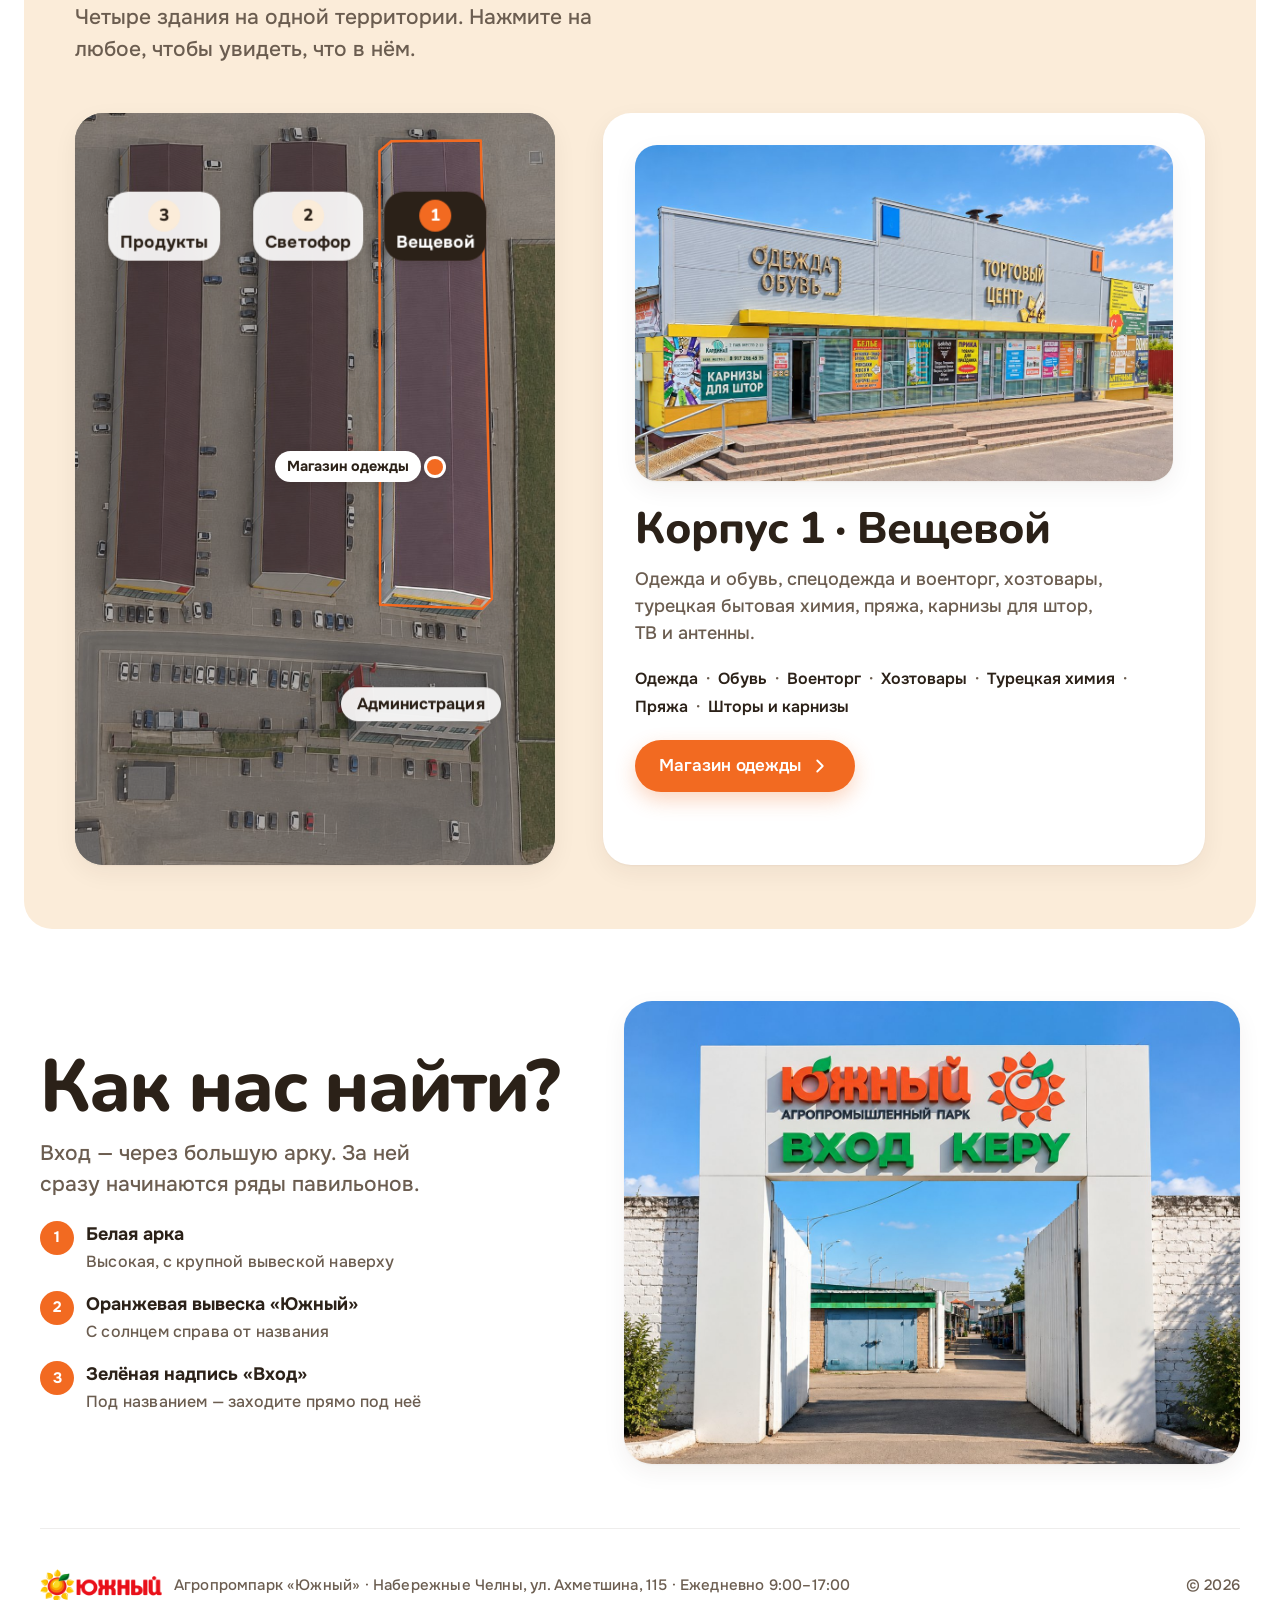
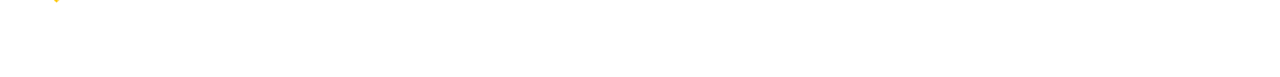
==== commit 9f812019: "Категории: добавлены «Подростковая одежда» и «Детская одежда» Co-Authored-By: Claude Opus 5.5 <norep" ====
--- a/index.html
+++ b/index.html
@@ -120,6 +120,8 @@
       <ul class="carousel__track" role="list">
         <li class="ccard"><div class="ccard__media"><img src="assets/img/cat/produkty.jpg" alt="Корзины со свежими персиками, клубникой и черникой" loading="lazy" width="800" height="1000"></div><h3 class="ccard__name">Продукты</h3></li>
         <li class="ccard"><div class="ccard__media"><img src="assets/img/cat/odezhda.jpg" alt="Цветные футболки на вешалках" loading="lazy" width="800" height="1000"></div><h3 class="ccard__name">Женская и мужская одежда</h3></li>
+        <li class="ccard"><div class="ccard__media"><img src="assets/img/cat/podrostkovaya.jpg" alt="Жёлтый топ с завязкой, джинсовая юбка на пуговицах и кеды" loading="lazy" width="800" height="1000"></div><h3 class="ccard__name">Подростковая одежда</h3></li>
+        <li class="ccard"><div class="ccard__media"><img src="assets/img/cat/detskaya.jpg" alt="Детская розовая джинсовая куртка, платье с фатиновой юбкой и вязаный зайчик" loading="lazy" width="800" height="1000"></div><h3 class="ccard__name">Детская одежда</h3></li>
         <li class="ccard"><div class="ccard__media"><img src="assets/img/cat/obuv.jpg" alt="Светлые кеды" loading="lazy" width="800" height="1000"></div><h3 class="ccard__name">Обувь</h3></li>
         <li class="ccard"><div class="ccard__media"><img src="assets/img/cat/tyuli.jpg" alt="Белый тюль с розовыми ламбрекенами" loading="lazy" width="800" height="1000"></div><h3 class="ccard__name">Тюли и шторы</h3></li>
         <li class="ccard"><div class="ccard__media"><img src="assets/img/cat/hoztovary.jpg" alt="Посуда: тарелки, миски и стакан" loading="lazy" width="800" height="1000"></div><h3 class="ccard__name">Хозтовары и бытовая химия</h3></li>
--- a/assets/css/style.css
+++ b/assets/css/style.css
@@ -1237,3 +1237,7 @@
   .steps--tour li:nth-child(11)::before { content: "11"; }
   .steps--tour li:nth-child(12)::before { content: "12"; }
 }
+
+/* Шаги тура: кружок по центру строки шага, одинаковые поля со всех сторон у подсветки */
+.steps--tour li { align-items: center; padding: var(--s3); margin-inline: calc(var(--s3) * -1); }
+.steps--tour { gap: var(--s1); }
